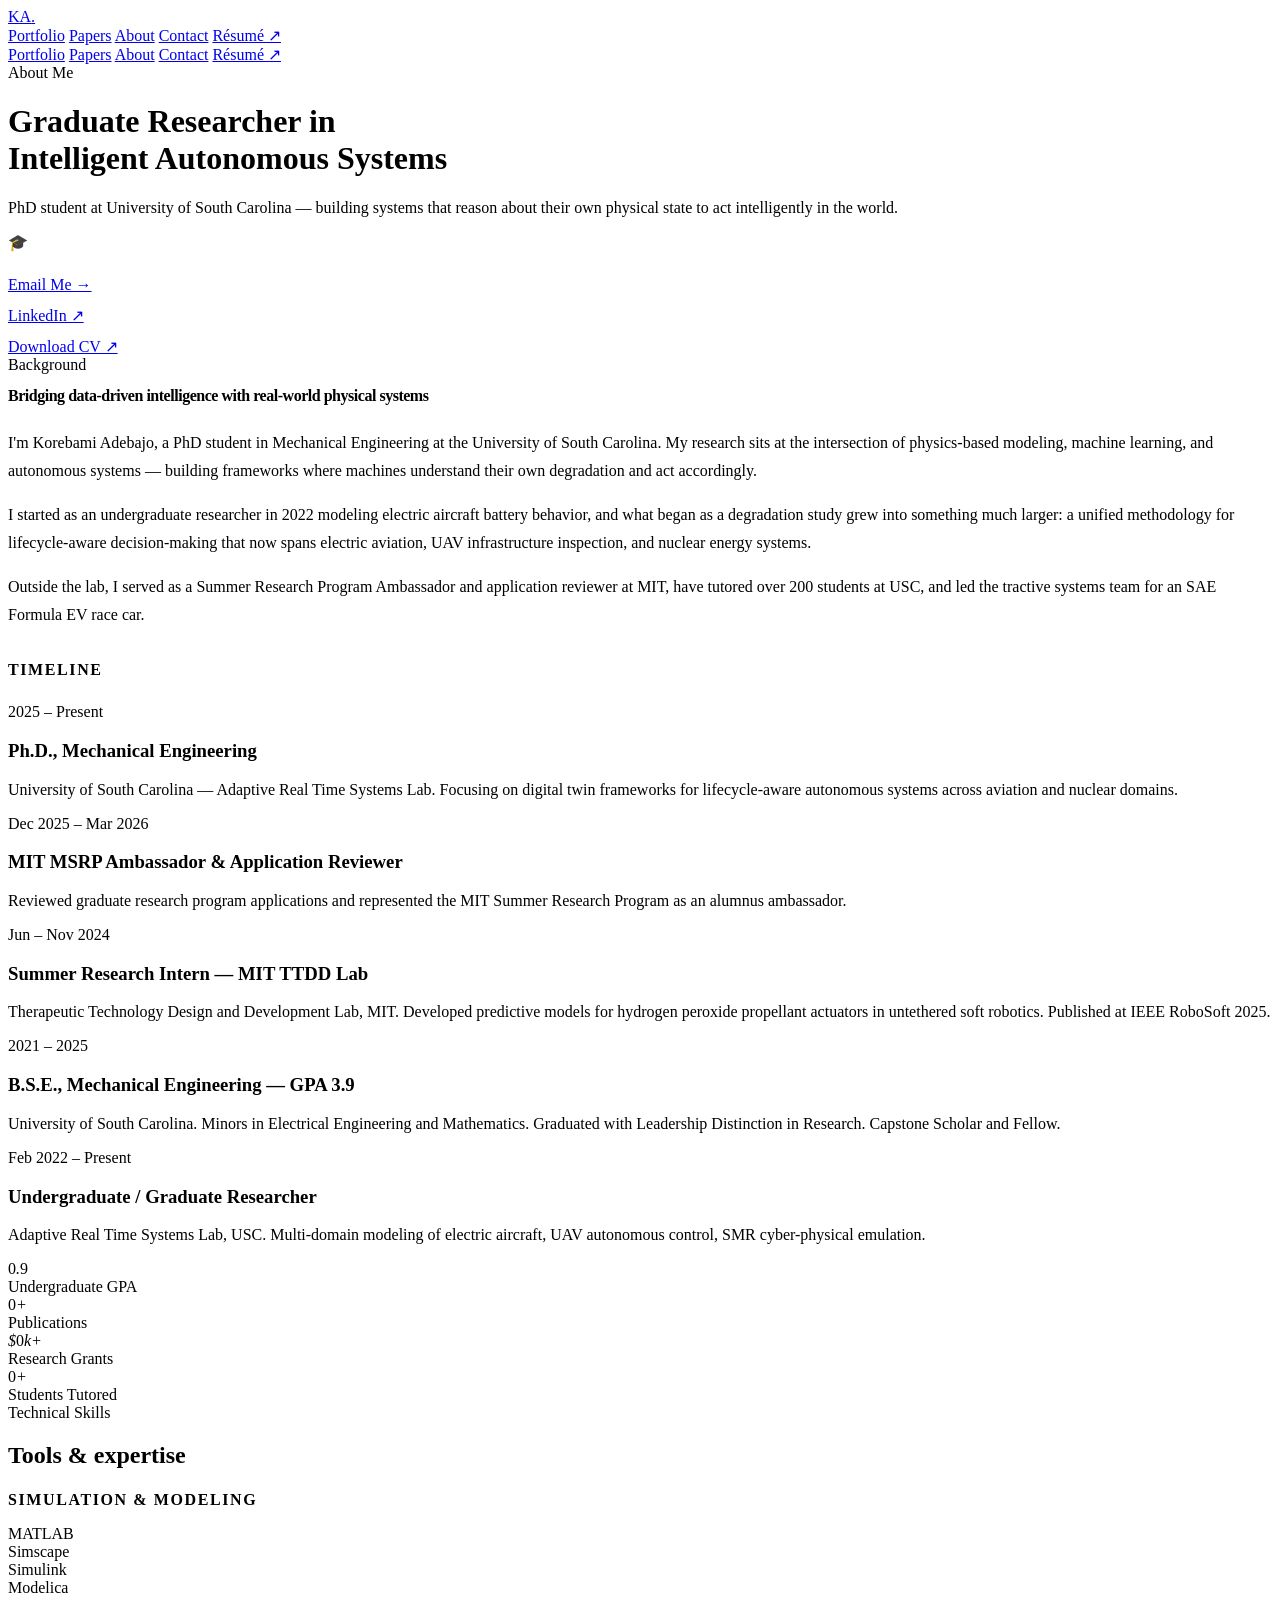
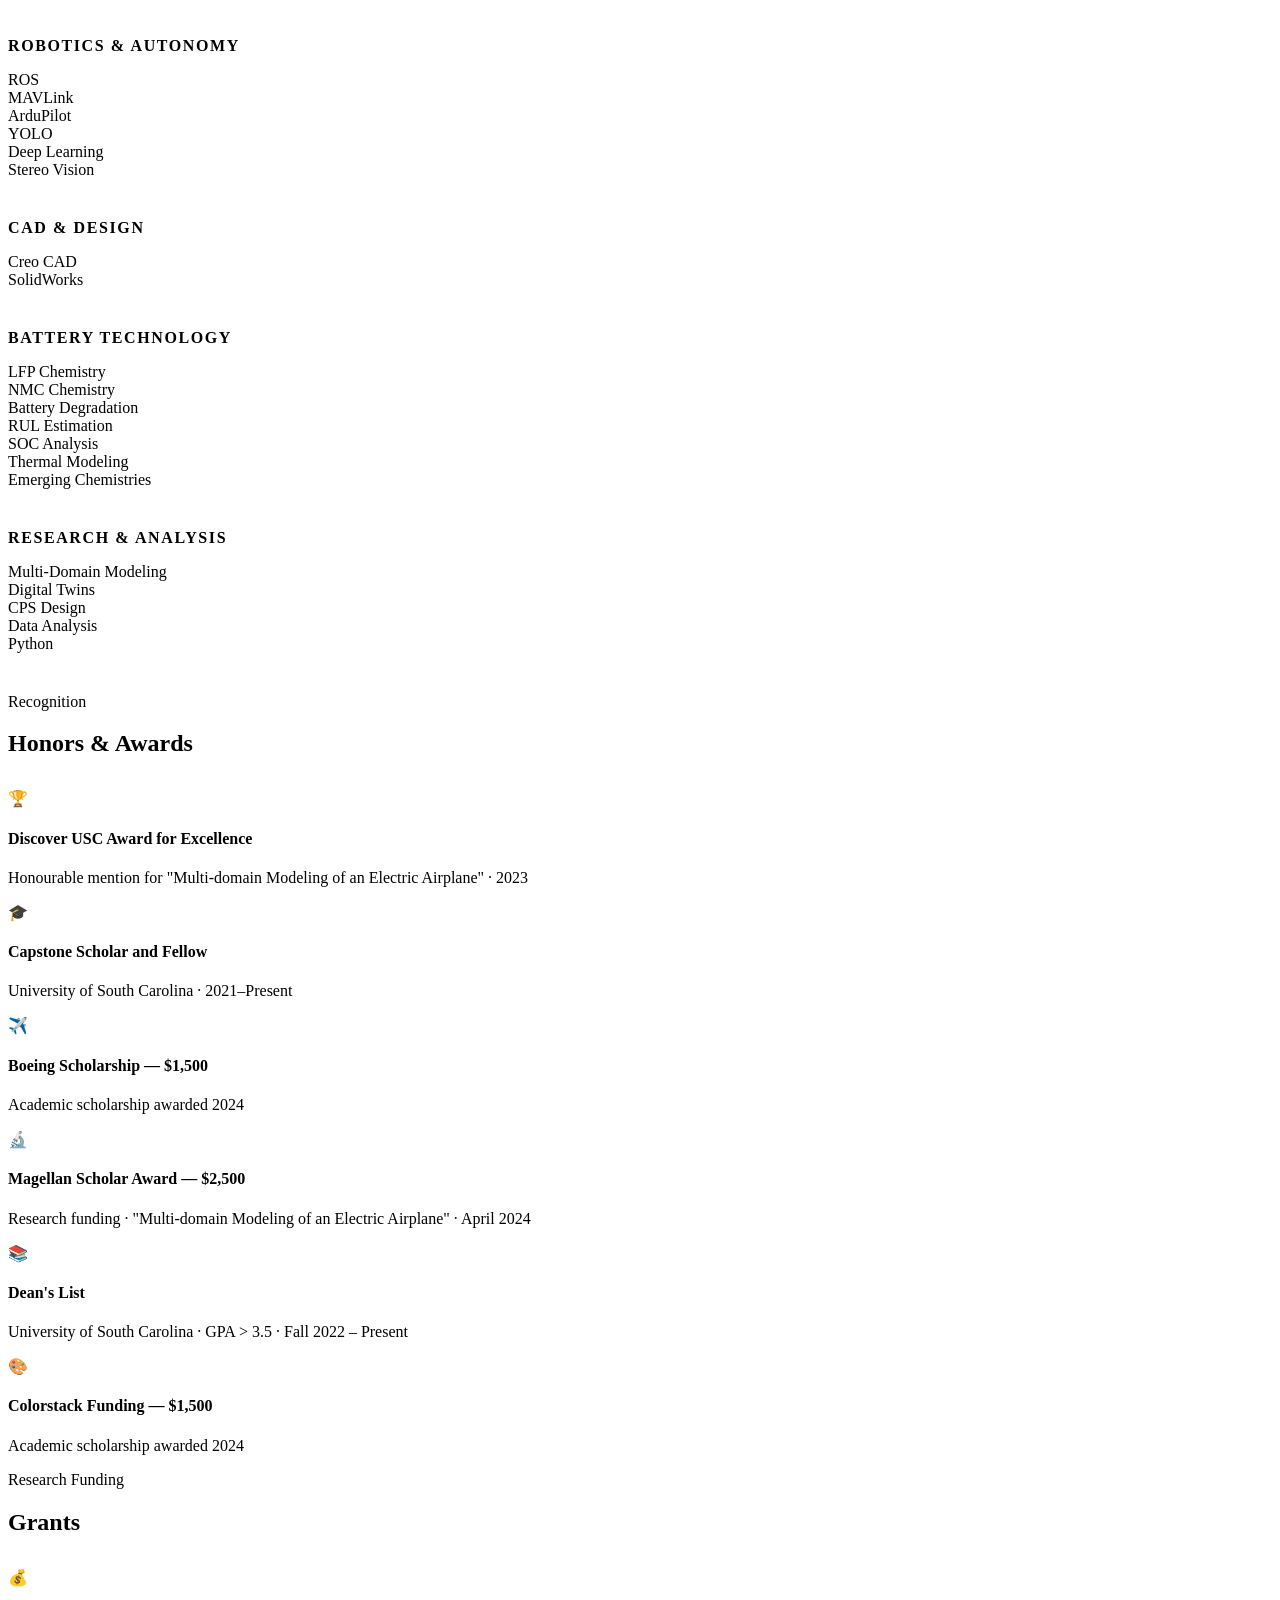
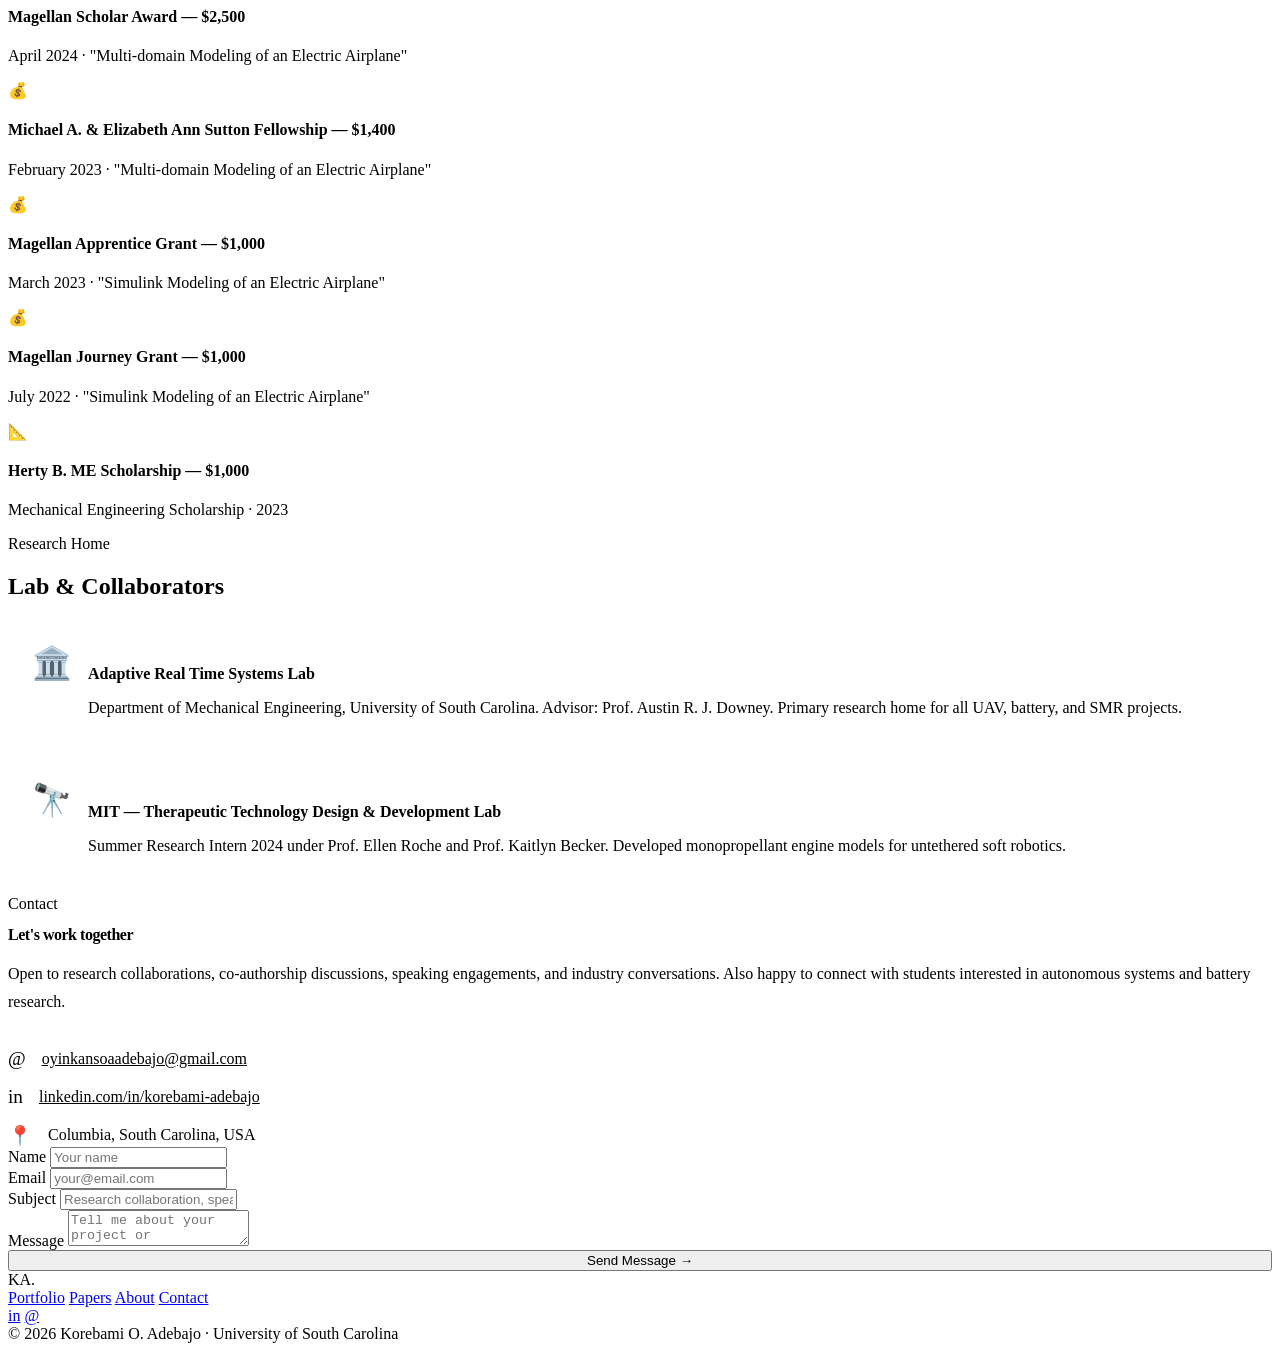
==== about.html @ 76b03442 "Add files via upload" ====
<!DOCTYPE html>
<html lang="en">
<head>
  <meta charset="UTF-8" />
  <meta name="viewport" content="width=device-width, initial-scale=1.0" />
  <title>About — Korebami Adebajo</title>
  <meta name="description" content="About Korebami Adebajo — PhD Mechanical Engineering researcher at USC specializing in digital twins, battery systems, and autonomous vehicles." />
  <link rel="stylesheet" href="css/style.css" />
  <style>
    .skills-group { margin-bottom:2.5rem; }
    .skills-group h4 {
      font-family:var(--font-display); font-size:var(--text-sm); font-weight:700;
      letter-spacing:0.1em; text-transform:uppercase; color:var(--muted);
      margin-bottom:1rem;
    }
    .collab-card {
      background:var(--dark-2); border:1px solid var(--dark-3);
      border-radius:var(--radius-lg); padding:1.5rem;
      display:flex; gap:1rem; align-items:flex-start;
    }
    .collab-icon { font-size:2rem; flex-shrink:0; }
    .collab-body h4 { font-family:var(--font-display); font-weight:700; margin-bottom:0.25rem; }
    .collab-body p { font-size:var(--text-sm); color:var(--muted); }
  </style>
</head>
<body>

<nav class="nav">
  <div class="nav__inner">
    <a href="index.html" class="nav__logo">KA<span>.</span></a>
    <div class="nav__links">
      <a href="portfolio.html">Portfolio</a>
      <a href="papers.html">Papers</a>
      <a href="about.html" class="active">About</a>
      <a href="#contact">Contact</a>
      <a href="Korebami_CV_Nov_25.pdf" target="_blank" class="nav__resume">Résumé ↗</a>
    </div>
    <div class="nav__burger"><span></span><span></span><span></span></div>
  </div>
  <div class="nav__mobile">
    <a href="portfolio.html">Portfolio</a>
    <a href="papers.html">Papers</a>
    <a href="about.html">About</a>
    <a href="#contact">Contact</a>
    <a href="Korebami_CV_Nov_25.pdf" target="_blank">Résumé ↗</a>
  </div>
</nav>

<div class="page-header">
  <div class="container">
    <span class="eyebrow">About Me</span>
    <h1>Graduate Researcher in<br><span>Intelligent Autonomous Systems</span></h1>
    <p>PhD student at University of South Carolina — building systems that reason about their own physical state to act intelligently in the world.</p>
  </div>
</div>

<!-- Main About Section -->
<section class="section">
  <div class="container">
    <div class="about-grid">

      <!-- Visual / Photo placeholder -->
      <div>
        <div class="about-photo reveal">🎓</div>
        <div style="margin-top:1.5rem; display:flex; flex-direction:column; gap:0.75rem;" class="reveal reveal-delay-1">
          <a href="mailto:oyinkansoaadebajo@gmail.com" class="btn btn--primary">Email Me →</a>
          <a href="https://www.linkedin.com/in/korebami-adebajo" target="_blank" class="btn btn--ghost">LinkedIn ↗</a>
          <a href="Korebami_CV_Nov_25.pdf" target="_blank" class="btn btn--ghost">Download CV ↗</a>
        </div>
      </div>

      <!-- Bio + Timeline -->
      <div>
        <div class="reveal">
          <span class="eyebrow">Background</span>
          <h2 style="font-family:var(--font-display);font-weight:900;font-size:var(--text-3xl);letter-spacing:-0.03em;margin-bottom:1.5rem;">Bridging data-driven intelligence with real-world physical systems</h2>
          <p style="color:var(--muted);line-height:1.75;margin-bottom:1rem;">I'm Korebami Adebajo, a PhD student in Mechanical Engineering at the University of South Carolina. My research sits at the intersection of physics-based modeling, machine learning, and autonomous systems — building frameworks where machines understand their own degradation and act accordingly.</p>
          <p style="color:var(--muted);line-height:1.75;margin-bottom:1rem;">I started as an undergraduate researcher in 2022 modeling electric aircraft battery behavior, and what began as a degradation study grew into something much larger: a unified methodology for lifecycle-aware decision-making that now spans electric aviation, UAV infrastructure inspection, and nuclear energy systems.</p>
          <p style="color:var(--muted);line-height:1.75;margin-bottom:2rem;">Outside the lab, I served as a Summer Research Program Ambassador and application reviewer at MIT, have tutored over 200 students at USC, and led the tractive systems team for an SAE Formula EV race car.</p>
        </div>

        <!-- Timeline -->
        <div class="reveal reveal-delay-1">
          <h3 style="font-family:var(--font-display);font-size:var(--text-base);font-weight:700;letter-spacing:0.1em;text-transform:uppercase;color:var(--muted);margin-bottom:1.5rem;">Timeline</h3>
          <div class="timeline">

            <div class="timeline-item">
              <div class="timeline-item__year">2025 – Present</div>
              <h3>Ph.D., Mechanical Engineering</h3>
              <p>University of South Carolina — Adaptive Real Time Systems Lab. Focusing on digital twin frameworks for lifecycle-aware autonomous systems across aviation and nuclear domains.</p>
            </div>

            <div class="timeline-item">
              <div class="timeline-item__year">Dec 2025 – Mar 2026</div>
              <h3>MIT MSRP Ambassador &amp; Application Reviewer</h3>
              <p>Reviewed graduate research program applications and represented the MIT Summer Research Program as an alumnus ambassador.</p>
            </div>

            <div class="timeline-item">
              <div class="timeline-item__year">Jun – Nov 2024</div>
              <h3>Summer Research Intern — MIT TTDD Lab</h3>
              <p>Therapeutic Technology Design and Development Lab, MIT. Developed predictive models for hydrogen peroxide propellant actuators in untethered soft robotics. Published at IEEE RoboSoft 2025.</p>
            </div>

            <div class="timeline-item">
              <div class="timeline-item__year">2021 – 2025</div>
              <h3>B.S.E., Mechanical Engineering — GPA 3.9</h3>
              <p>University of South Carolina. Minors in Electrical Engineering and Mathematics. Graduated with Leadership Distinction in Research. Capstone Scholar and Fellow.</p>
            </div>

            <div class="timeline-item">
              <div class="timeline-item__year">Feb 2022 – Present</div>
              <h3>Undergraduate / Graduate Researcher</h3>
              <p>Adaptive Real Time Systems Lab, USC. Multi-domain modeling of electric aircraft, UAV autonomous control, SMR cyber-physical emulation.</p>
            </div>

          </div>
        </div>
      </div>
    </div>
  </div>
</section>

<!-- Stats -->
<div class="stats-bar">
  <div class="stats-bar__inner">
    <div class="stat-item reveal">
      <span class="stat-item__num"><span data-target="3">0</span><em style="color:var(--punch)">.</em><span style="color:var(--white)">9</span></span>
      <div class="stat-item__label">Undergraduate GPA</div>
    </div>
    <div class="stat-item reveal reveal-delay-1">
      <span class="stat-item__num"><span data-target="8">0</span><em style="color:var(--punch)">+</em></span>
      <div class="stat-item__label">Publications</div>
    </div>
    <div class="stat-item reveal reveal-delay-2">
      <span class="stat-item__num"><em style="color:var(--punch)">$</em><span data-target="10">0</span><em style="color:var(--punch)">k+</em></span>
      <div class="stat-item__label">Research Grants</div>
    </div>
    <div class="stat-item reveal reveal-delay-3">
      <span class="stat-item__num"><span data-target="200">0</span><em style="color:var(--punch)">+</em></span>
      <div class="stat-item__label">Students Tutored</div>
    </div>
  </div>
</div>

<!-- Skills -->
<section class="section section--dark">
  <div class="container">
    <div class="section-header reveal">
      <span class="eyebrow">Technical Skills</span>
      <h2>Tools &amp; expertise</h2>
    </div>
    <div class="grid-2" style="gap:3rem;">
      <div>
        <div class="skills-group reveal">
          <h4>Simulation &amp; Modeling</h4>
          <div class="skills-grid">
            <div class="skill-pill">MATLAB</div>
            <div class="skill-pill">Simscape</div>
            <div class="skill-pill">Simulink</div>
            <div class="skill-pill">Modelica</div>
          </div>
        </div>
        <div class="skills-group reveal reveal-delay-1">
          <h4>Robotics &amp; Autonomy</h4>
          <div class="skills-grid">
            <div class="skill-pill">ROS</div>
            <div class="skill-pill">MAVLink</div>
            <div class="skill-pill">ArduPilot</div>
            <div class="skill-pill">YOLO</div>
            <div class="skill-pill">Deep Learning</div>
            <div class="skill-pill">Stereo Vision</div>
          </div>
        </div>
        <div class="skills-group reveal reveal-delay-2">
          <h4>CAD &amp; Design</h4>
          <div class="skills-grid">
            <div class="skill-pill">Creo CAD</div>
            <div class="skill-pill">SolidWorks</div>
          </div>
        </div>
      </div>
      <div>
        <div class="skills-group reveal">
          <h4>Battery Technology</h4>
          <div class="skills-grid">
            <div class="skill-pill">LFP Chemistry</div>
            <div class="skill-pill">NMC Chemistry</div>
            <div class="skill-pill">Battery Degradation</div>
            <div class="skill-pill">RUL Estimation</div>
            <div class="skill-pill">SOC Analysis</div>
            <div class="skill-pill">Thermal Modeling</div>
            <div class="skill-pill">Emerging Chemistries</div>
          </div>
        </div>
        <div class="skills-group reveal reveal-delay-1">
          <h4>Research &amp; Analysis</h4>
          <div class="skills-grid">
            <div class="skill-pill">Multi-Domain Modeling</div>
            <div class="skill-pill">Digital Twins</div>
            <div class="skill-pill">CPS Design</div>
            <div class="skill-pill">Data Analysis</div>
            <div class="skill-pill">Python</div>
          </div>
        </div>
      </div>
    </div>
  </div>
</section>

<!-- Awards -->
<section class="section">
  <div class="container">
    <div class="grid-2" style="gap:4rem; align-items:start;">
      <div>
        <div class="section-header reveal" style="margin-bottom:2rem;">
          <span class="eyebrow">Recognition</span>
          <h2>Honors &amp; Awards</h2>
        </div>
        <div class="reveal reveal-delay-1">
          <div class="award-item">
            <div class="award-icon">🏆</div>
            <div class="award-body">
              <h4>Discover USC Award for Excellence</h4>
              <p>Honourable mention for "Multi-domain Modeling of an Electric Airplane" · 2023</p>
            </div>
          </div>
          <div class="award-item">
            <div class="award-icon">🎓</div>
            <div class="award-body">
              <h4>Capstone Scholar and Fellow</h4>
              <p>University of South Carolina · 2021–Present</p>
            </div>
          </div>
          <div class="award-item">
            <div class="award-icon">✈️</div>
            <div class="award-body">
              <h4>Boeing Scholarship — $1,500</h4>
              <p>Academic scholarship awarded 2024</p>
            </div>
          </div>
          <div class="award-item">
            <div class="award-icon">🔬</div>
            <div class="award-body">
              <h4>Magellan Scholar Award — $2,500</h4>
              <p>Research funding · "Multi-domain Modeling of an Electric Airplane" · April 2024</p>
            </div>
          </div>
          <div class="award-item">
            <div class="award-icon">📚</div>
            <div class="award-body">
              <h4>Dean's List</h4>
              <p>University of South Carolina · GPA &gt; 3.5 · Fall 2022 – Present</p>
            </div>
          </div>
          <div class="award-item">
            <div class="award-icon">🎨</div>
            <div class="award-body">
              <h4>Colorstack Funding — $1,500</h4>
              <p>Academic scholarship awarded 2024</p>
            </div>
          </div>
        </div>
      </div>

      <div>
        <div class="section-header reveal" style="margin-bottom:2rem;">
          <span class="eyebrow">Research Funding</span>
          <h2>Grants</h2>
        </div>
        <div class="reveal reveal-delay-1">
          <div class="award-item">
            <div class="award-icon">💰</div>
            <div class="award-body">
              <h4>Magellan Scholar Award — $2,500</h4>
              <p>April 2024 · "Multi-domain Modeling of an Electric Airplane"</p>
            </div>
          </div>
          <div class="award-item">
            <div class="award-icon">💰</div>
            <div class="award-body">
              <h4>Michael A. &amp; Elizabeth Ann Sutton Fellowship — $1,400</h4>
              <p>February 2023 · "Multi-domain Modeling of an Electric Airplane"</p>
            </div>
          </div>
          <div class="award-item">
            <div class="award-icon">💰</div>
            <div class="award-body">
              <h4>Magellan Apprentice Grant — $1,000</h4>
              <p>March 2023 · "Simulink Modeling of an Electric Airplane"</p>
            </div>
          </div>
          <div class="award-item">
            <div class="award-icon">💰</div>
            <div class="award-body">
              <h4>Magellan Journey Grant — $1,000</h4>
              <p>July 2022 · "Simulink Modeling of an Electric Airplane"</p>
            </div>
          </div>
          <div class="award-item">
            <div class="award-icon">📐</div>
            <div class="award-body">
              <h4>Herty B. ME Scholarship — $1,000</h4>
              <p>Mechanical Engineering Scholarship · 2023</p>
            </div>
          </div>
        </div>
      </div>
    </div>
  </div>
</section>

<!-- Collaborators -->
<section class="section section--dark">
  <div class="container">
    <div class="section-header reveal">
      <span class="eyebrow">Research Home</span>
      <h2>Lab &amp; Collaborators</h2>
    </div>
    <div class="grid-2" style="gap:1.5rem;">
      <div class="collab-card reveal">
        <div class="collab-icon">🏛️</div>
        <div class="collab-body">
          <h4>Adaptive Real Time Systems Lab</h4>
          <p>Department of Mechanical Engineering, University of South Carolina. Advisor: Prof. Austin R. J. Downey. Primary research home for all UAV, battery, and SMR projects.</p>
        </div>
      </div>
      <div class="collab-card reveal reveal-delay-1">
        <div class="collab-icon">🔭</div>
        <div class="collab-body">
          <h4>MIT — Therapeutic Technology Design &amp; Development Lab</h4>
          <p>Summer Research Intern 2024 under Prof. Ellen Roche and Prof. Kaitlyn Becker. Developed monopropellant engine models for untethered soft robotics.</p>
        </div>
      </div>
    </div>
  </div>
</section>

<!-- Contact -->
<section class="section" id="contact">
  <div class="container">
    <div class="grid-2" style="gap:5rem; align-items:start;">
      <div class="reveal">
        <span class="eyebrow">Contact</span>
        <h2 style="font-family:var(--font-display);font-weight:900;font-size:var(--text-3xl);letter-spacing:-0.03em;margin-bottom:1rem;">Let's work together</h2>
        <p style="color:var(--muted);line-height:1.75;margin-bottom:2rem;">Open to research collaborations, co-authorship discussions, speaking engagements, and industry conversations. Also happy to connect with students interested in autonomous systems and battery research.</p>
        <div style="display:flex;flex-direction:column;gap:1rem;">
          <div style="display:flex;gap:1rem;align-items:center;">
            <span style="color:var(--punch);font-size:1.2rem;">@</span>
            <a href="mailto:oyinkansoaadebajo@gmail.com" style="color:var(--light);font-size:var(--text-sm);">oyinkansoaadebajo@gmail.com</a>
          </div>
          <div style="display:flex;gap:1rem;align-items:center;">
            <span style="color:var(--blue);font-size:1.2rem;">in</span>
            <a href="https://www.linkedin.com/in/korebami-adebajo" target="_blank" style="color:var(--light);font-size:var(--text-sm);">linkedin.com/in/korebami-adebajo</a>
          </div>
          <div style="display:flex;gap:1rem;align-items:center;">
            <span style="color:var(--green);font-size:1.2rem;">📍</span>
            <span style="color:var(--muted);font-size:var(--text-sm);">Columbia, South Carolina, USA</span>
          </div>
        </div>
      </div>

      <div class="reveal reveal-delay-1">
        <div class="contact-form">
          <div class="form-group">
            <label class="form-label">Name</label>
            <input type="text" class="form-input" placeholder="Your name" />
          </div>
          <div class="form-group">
            <label class="form-label">Email</label>
            <input type="email" class="form-input" placeholder="your@email.com" />
          </div>
          <div class="form-group">
            <label class="form-label">Subject</label>
            <input type="text" class="form-input" placeholder="Research collaboration, speaking, etc." />
          </div>
          <div class="form-group">
            <label class="form-label">Message</label>
            <textarea class="form-textarea" placeholder="Tell me about your project or question..."></textarea>
          </div>
          <button class="btn btn--primary" style="width:100%;">Send Message →</button>
        </div>
      </div>
    </div>
  </div>
</section>

<footer class="footer">
  <div class="footer__inner">
    <div class="footer__logo">KA<span>.</span></div>
    <div class="footer__links">
      <a href="portfolio.html">Portfolio</a>
      <a href="papers.html">Papers</a>
      <a href="about.html">About</a>
      <a href="#contact">Contact</a>
    </div>
    <div class="footer__social">
      <a href="https://www.linkedin.com/in/korebami-adebajo" target="_blank">in</a>
      <a href="mailto:oyinkansoaadebajo@gmail.com">@</a>
    </div>
    <div class="footer__copy">© 2026 Korebami O. Adebajo · University of South Carolina</div>
  </div>
</footer>

<script src="js/main.js"></script>
</body>
</html>
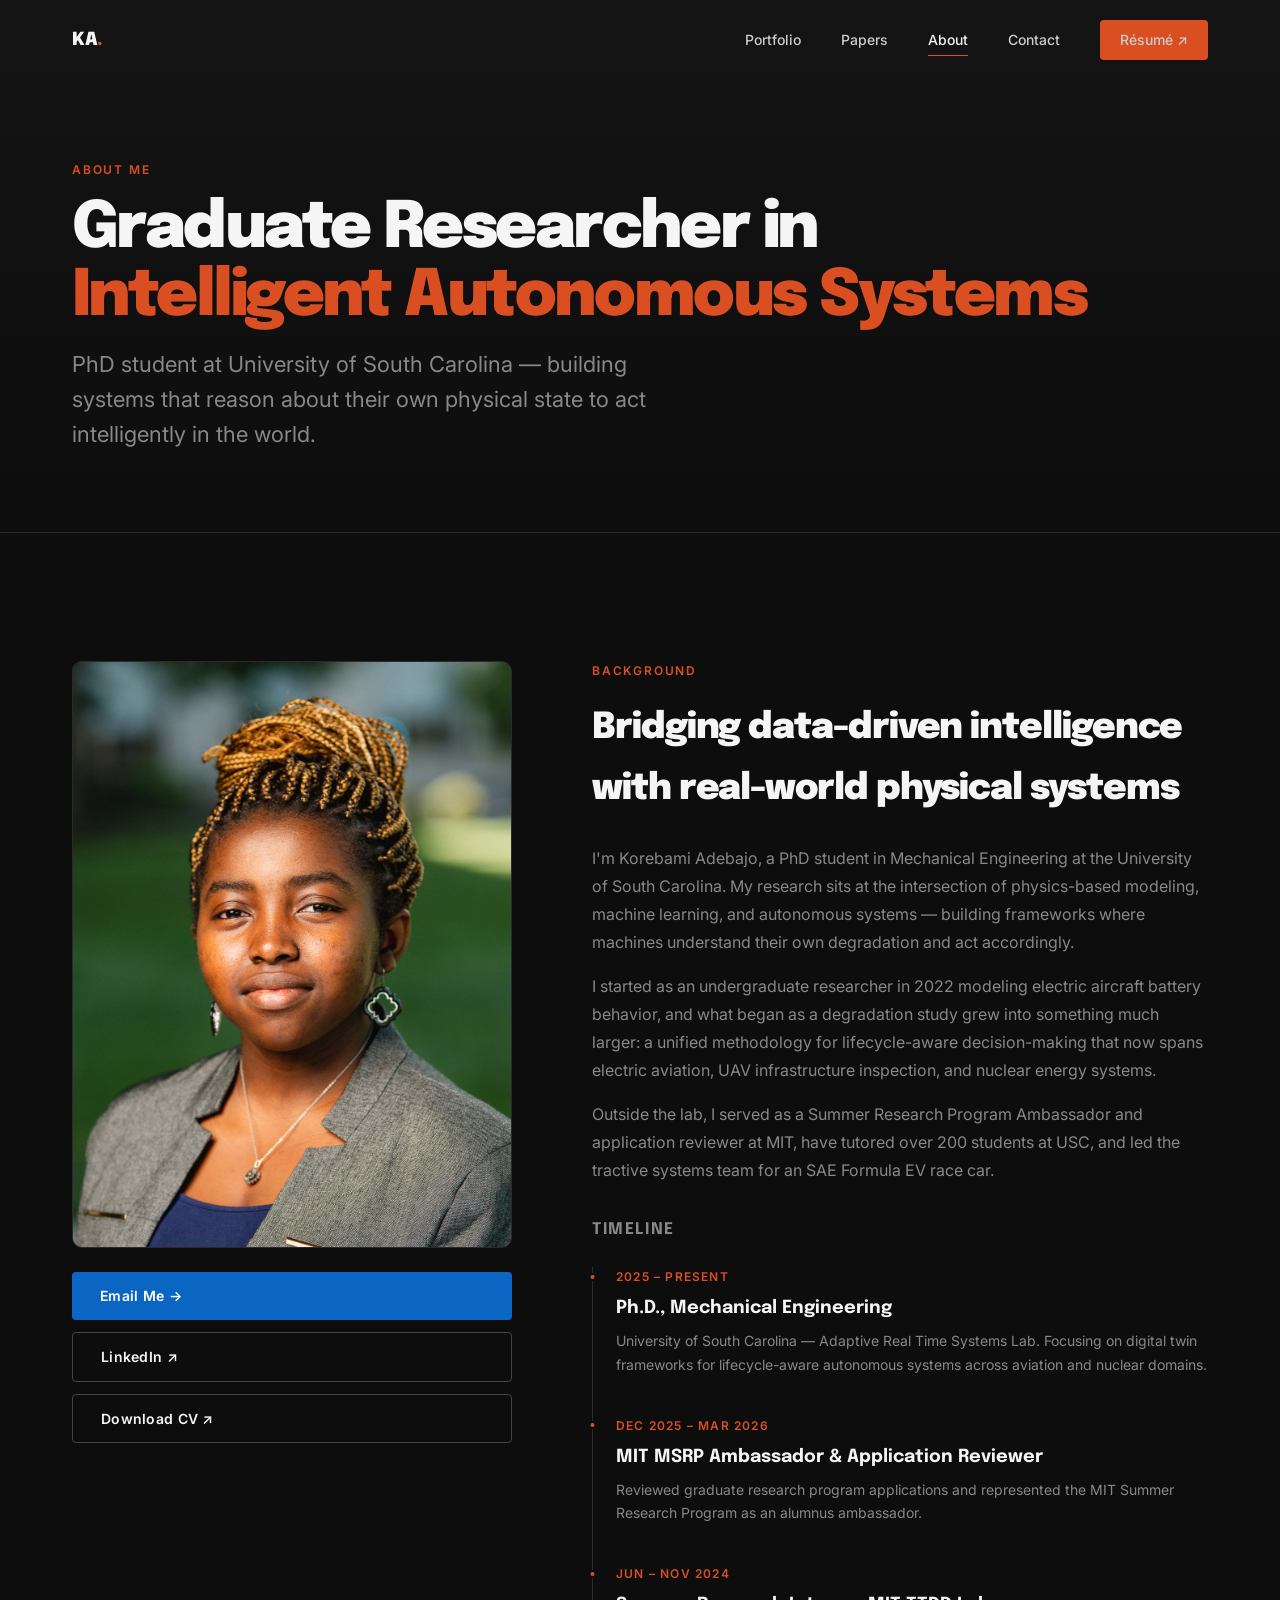
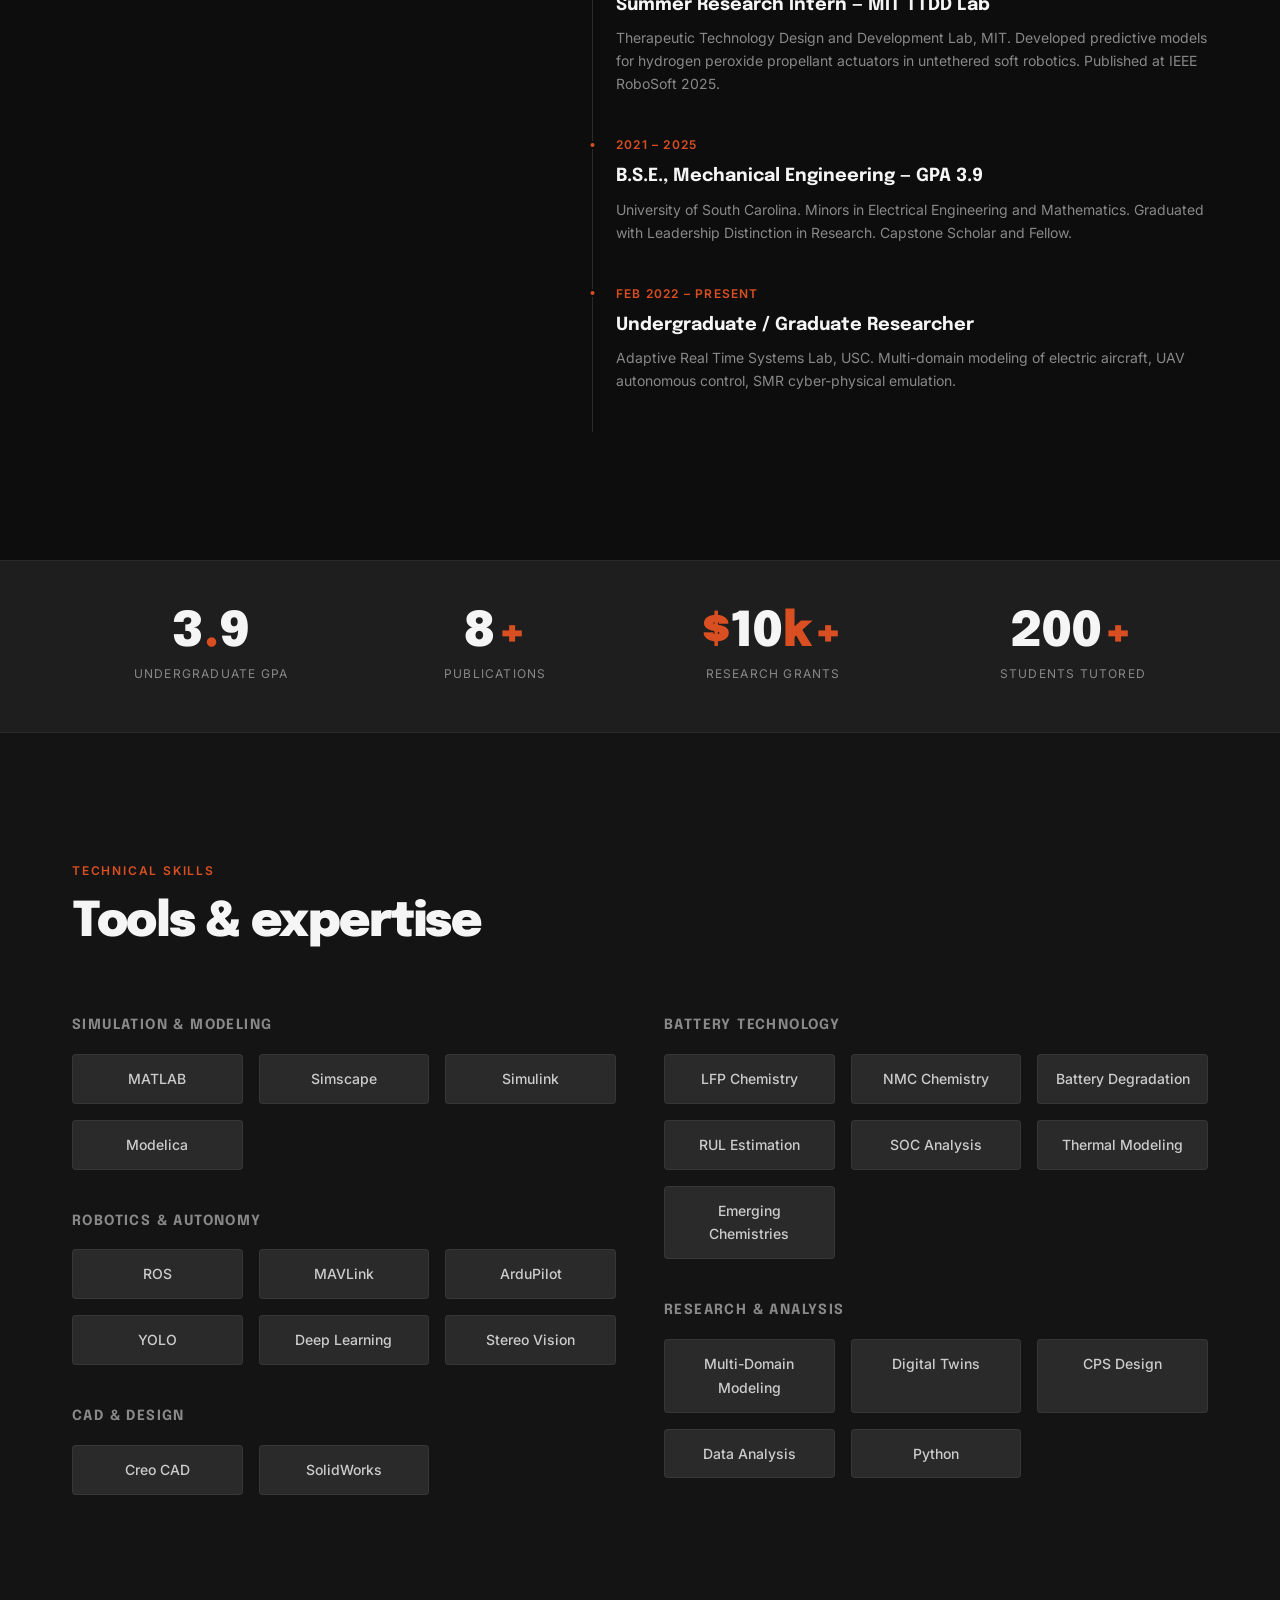
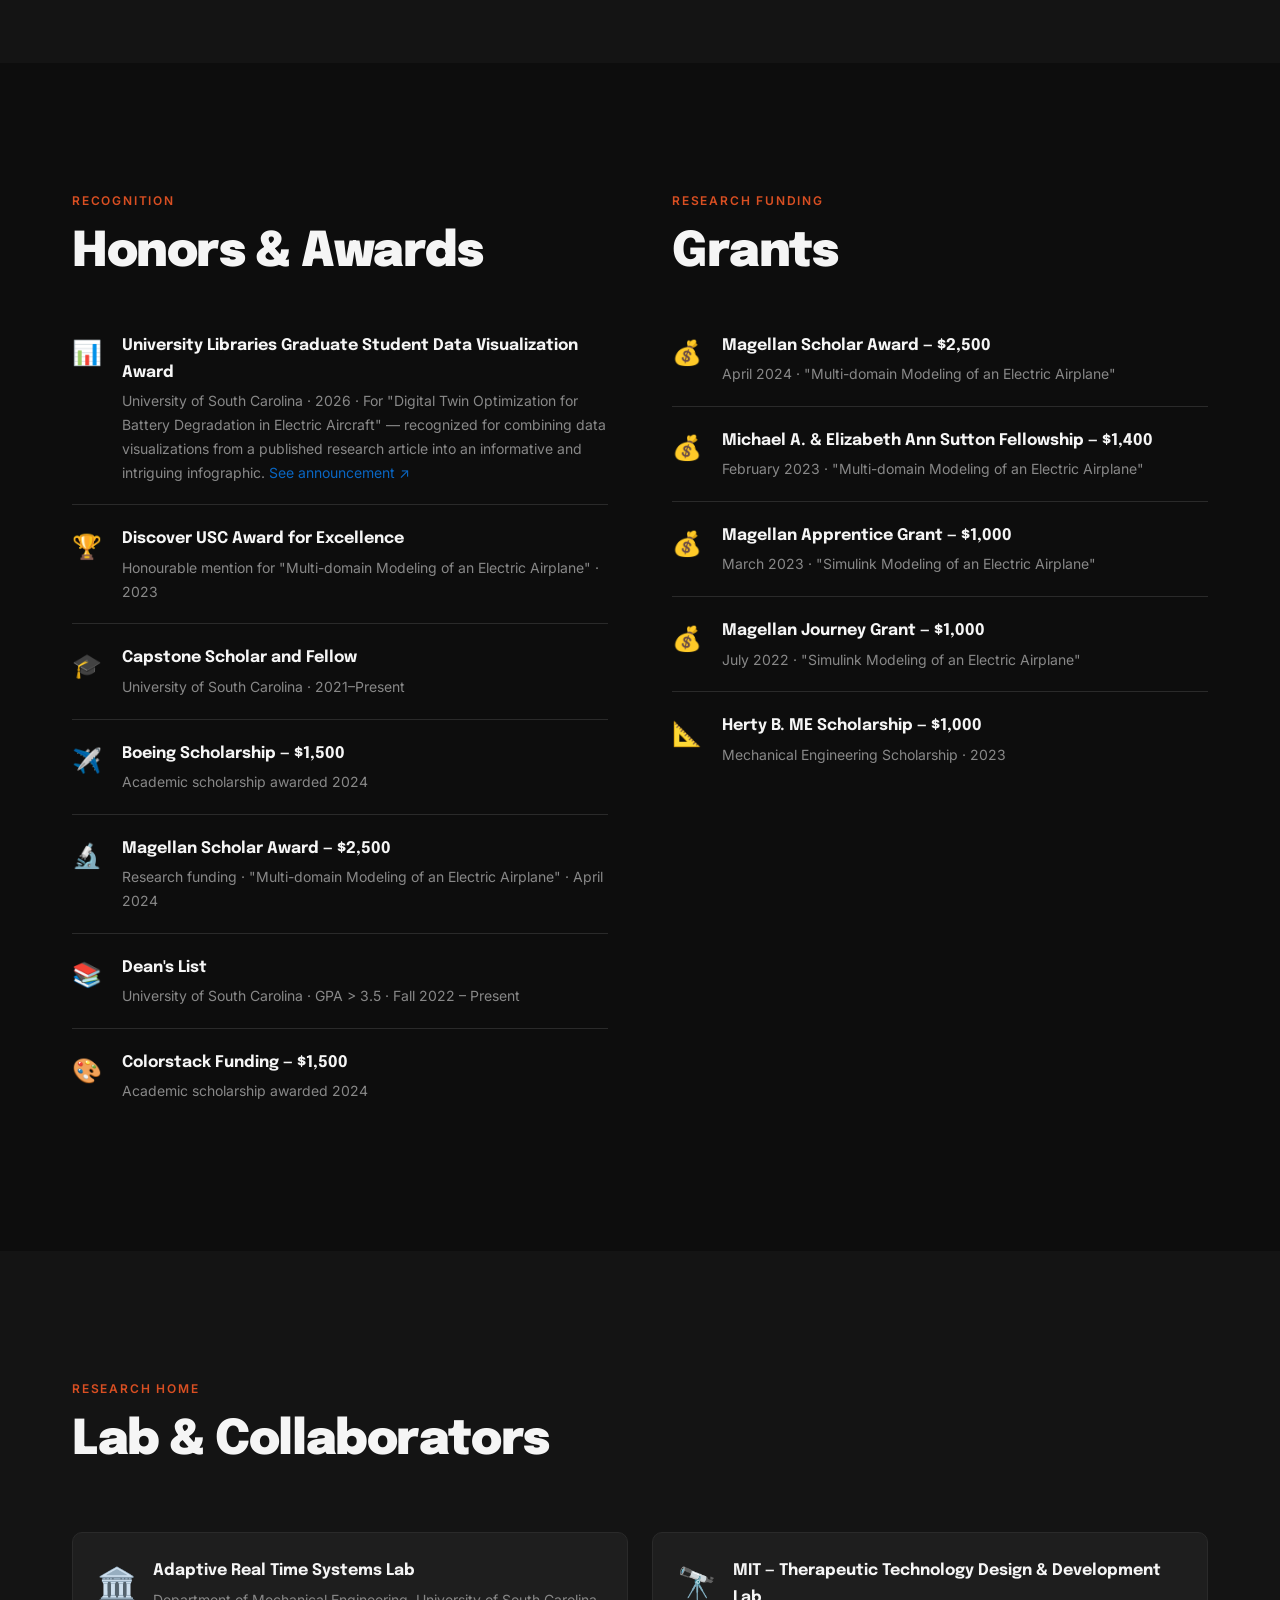
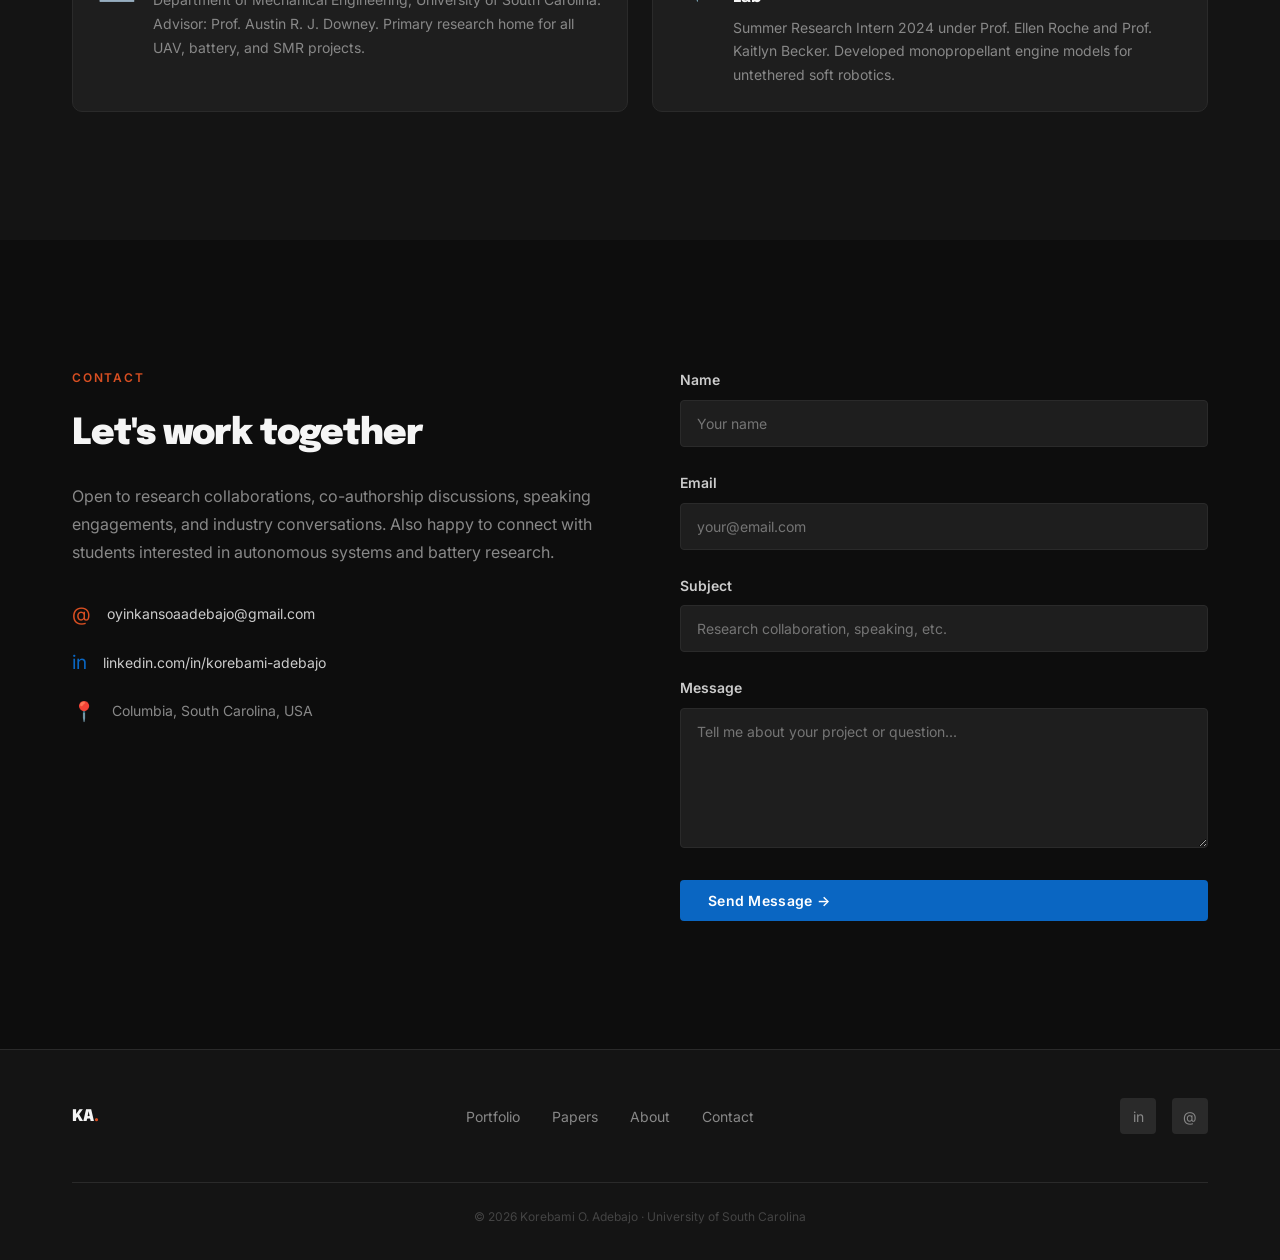
==== commit 281e16b4: "Update about.html" ====
--- a/about.html
+++ b/about.html
@@ -33,7 +33,7 @@
       <a href="papers.html">Papers</a>
       <a href="about.html" class="active">About</a>
       <a href="#contact">Contact</a>
-      <a href="Korebami_CV_Nov_25.pdf" target="_blank" class="nav__resume">Résumé ↗</a>
+      <a href="Korebami%20CV_Nov_25.pdf" target="_blank" class="nav__resume">Résumé ↗</a>
     </div>
     <div class="nav__burger"><span></span><span></span><span></span></div>
   </div>
@@ -42,7 +42,7 @@
     <a href="papers.html">Papers</a>
     <a href="about.html">About</a>
     <a href="#contact">Contact</a>
-    <a href="Korebami_CV_Nov_25.pdf" target="_blank">Résumé ↗</a>
+    <a href="Korebami%20CV_Nov_25.pdf" target="_blank">Résumé ↗</a>
   </div>
 </nav>
 
@@ -61,11 +61,13 @@
 
       <!-- Visual / Photo placeholder -->
       <div>
-        <div class="about-photo reveal">🎓</div>
+        <div class="about-photo reveal" style="background:var(--dark-3);">
+          <img src="figures/Adebajo,Korembi.jpeg.jpg" alt="Korebami Adebajo" style="width:100%;height:100%;object-fit:cover;object-position:center top;" onerror="this.style.display='none';this.parentElement.innerHTML+='🎓';" />
+        </div>
         <div style="margin-top:1.5rem; display:flex; flex-direction:column; gap:0.75rem;" class="reveal reveal-delay-1">
           <a href="mailto:oyinkansoaadebajo@gmail.com" class="btn btn--primary">Email Me →</a>
           <a href="https://www.linkedin.com/in/korebami-adebajo" target="_blank" class="btn btn--ghost">LinkedIn ↗</a>
-          <a href="Korebami_CV_Nov_25.pdf" target="_blank" class="btn btn--ghost">Download CV ↗</a>
+          <a href="Korebami%20CV_Nov_25.pdf" target="_blank" class="btn btn--ghost">Download CV ↗</a>
         </div>
       </div>
 
@@ -219,6 +221,13 @@
         </div>
         <div class="reveal reveal-delay-1">
           <div class="award-item">
+            <div class="award-icon">📊</div>
+            <div class="award-body">
+              <h4>University Libraries Graduate Student Data Visualization Award</h4>
+              <p>University of South Carolina · 2026 · For "Digital Twin Optimization for Battery Degradation in Electric Aircraft" — recognized for combining data visualizations from a published research article into an informative and intriguing infographic. <a href="https://sc.edu/about/offices_and_divisions/university_libraries/exhibits_events_news/news/2026/2026_data_viz_awards.php" target="_blank" style="color:var(--blue);">See announcement ↗</a></p>
+            </div>
+          </div>
+          <div class="award-item">
             <div class="award-icon">🏆</div>
             <div class="award-body">
               <h4>Discover USC Award for Excellence</h4>
--- a/css/style.css
+++ b/css/style.css
@@ -0,0 +1,648 @@
+/* ============================================================
+   DESIGN TOKENS — Korebami Adebajo Portfolio
+   Colors: Relume mockup (Science Blue, Punch, Mountain Meadow, Neutrals)
+   Type: Epilogue (display) + Inter (body)
+   ============================================================ */
+
+@import url('https://fonts.googleapis.com/css2?family=Epilogue:wght@400;600;700;900&family=Inter:wght@300;400;500;600&display=swap');
+
+:root {
+  /* Colors */
+  --blue:        #0A66C2;
+  --blue-dark:   #084fa0;
+  --punch:       #D94F22;
+  --punch-light: #f0623a;
+  --green:       #19A974;
+  --black:       #0d0d0d;
+  --dark:        #141414;
+  --dark-2:      #1e1e1e;
+  --dark-3:      #2a2a2a;
+  --mid:         #444444;
+  --muted:       #888888;
+  --light:       #cccccc;
+  --white:       #f5f5f5;
+  --pure-white:  #ffffff;
+
+  /* Type */
+  --font-display: 'Epilogue', sans-serif;
+  --font-body:    'Inter', sans-serif;
+
+  /* Scale */
+  --text-xs:   0.75rem;
+  --text-sm:   0.875rem;
+  --text-base: 1rem;
+  --text-lg:   1.125rem;
+  --text-xl:   1.375rem;
+  --text-2xl:  1.75rem;
+  --text-3xl:  2.25rem;
+  --text-4xl:  3rem;
+  --text-5xl:  4rem;
+  --text-6xl:  5.5rem;
+
+  /* Spacing */
+  --section-gap: 8rem;
+  --gap:         2rem;
+  --radius:      4px;
+  --radius-lg:   10px;
+
+  /* Transitions */
+  --ease: cubic-bezier(0.25, 0.46, 0.45, 0.94);
+}
+
+/* ============================================================ RESET */
+*, *::before, *::after { box-sizing: border-box; margin: 0; padding: 0; }
+html { scroll-behavior: smooth; font-size: 16px; }
+body {
+  background: var(--black);
+  color: var(--white);
+  font-family: var(--font-body);
+  font-size: var(--text-base);
+  line-height: 1.7;
+  -webkit-font-smoothing: antialiased;
+}
+img { max-width: 100%; display: block; }
+a { color: inherit; text-decoration: none; }
+ul { list-style: none; }
+
+/* ============================================================ UTILITY */
+.container { max-width: 1200px; margin: 0 auto; padding: 0 2rem; }
+.container--narrow { max-width: 800px; margin: 0 auto; padding: 0 2rem; }
+.eyebrow {
+  font-family: var(--font-body);
+  font-size: var(--text-xs);
+  font-weight: 600;
+  letter-spacing: 0.15em;
+  text-transform: uppercase;
+  color: var(--punch);
+  display: block;
+  margin-bottom: 1rem;
+}
+.section { padding: var(--section-gap) 0; }
+.section--dark { background: var(--dark); }
+.section--darker { background: var(--dark-2); }
+.grid-2 { display: grid; grid-template-columns: 1fr 1fr; gap: var(--gap); }
+.grid-3 { display: grid; grid-template-columns: repeat(3, 1fr); gap: var(--gap); }
+.tag {
+  display: inline-block;
+  font-size: var(--text-xs);
+  font-weight: 600;
+  letter-spacing: 0.08em;
+  text-transform: uppercase;
+  padding: 0.3rem 0.75rem;
+  border-radius: 2px;
+  background: var(--dark-3);
+  color: var(--light);
+  margin: 0.2rem 0.2rem 0.2rem 0;
+}
+.tag--blue  { background: rgba(10,102,194,0.2); color: #5aabff; }
+.tag--punch { background: rgba(217,79,34,0.18); color: #f0844e; }
+.tag--green { background: rgba(25,169,116,0.18); color: #3de0a0; }
+
+/* ============================================================ BUTTONS */
+.btn {
+  display: inline-flex; align-items: center; gap: 0.5rem;
+  font-family: var(--font-body); font-size: var(--text-sm); font-weight: 600;
+  padding: 0.75rem 1.75rem; border-radius: var(--radius);
+  border: none; cursor: pointer; transition: all 0.2s var(--ease);
+  letter-spacing: 0.02em;
+}
+.btn--primary { background: var(--blue); color: var(--pure-white); }
+.btn--primary:hover { background: var(--blue-dark); transform: translateY(-1px); }
+.btn--ghost {
+  background: transparent; color: var(--white);
+  border: 1px solid var(--mid);
+}
+.btn--ghost:hover { border-color: var(--white); background: rgba(255,255,255,0.05); }
+.btn--punch { background: var(--punch); color: var(--pure-white); }
+.btn--punch:hover { background: var(--punch-light); transform: translateY(-1px); }
+
+/* ============================================================ NAVBAR */
+.nav {
+  position: fixed; top: 0; left: 0; right: 0; z-index: 100;
+  padding: 1.25rem 0;
+  transition: background 0.3s var(--ease), box-shadow 0.3s var(--ease);
+}
+.nav.scrolled {
+  background: rgba(13,13,13,0.95);
+  backdrop-filter: blur(12px);
+  box-shadow: 0 1px 0 rgba(255,255,255,0.06);
+}
+.nav__inner {
+  display: flex; align-items: center; justify-content: space-between;
+  max-width: 1200px; margin: 0 auto; padding: 0 2rem;
+}
+.nav__logo {
+  font-family: var(--font-display); font-weight: 900; font-size: var(--text-lg);
+  letter-spacing: -0.02em;
+}
+.nav__logo span { color: var(--punch); }
+.nav__links { display: flex; align-items: center; gap: 2.5rem; }
+.nav__links a {
+  font-size: var(--text-sm); font-weight: 500; color: var(--light);
+  transition: color 0.2s; position: relative;
+}
+.nav__links a::after {
+  content: ''; position: absolute; bottom: -4px; left: 0; right: 0;
+  height: 1px; background: var(--punch); transform: scaleX(0);
+  transition: transform 0.2s var(--ease);
+}
+.nav__links a:hover { color: var(--white); }
+.nav__links a:hover::after, .nav__links a.active::after { transform: scaleX(1); }
+.nav__links a.active { color: var(--white); }
+.nav__resume {
+  font-size: var(--text-sm); font-weight: 600;
+  padding: 0.5rem 1.25rem; border-radius: var(--radius);
+  background: var(--punch); color: var(--pure-white);
+  transition: background 0.2s;
+}
+.nav__resume:hover { background: var(--punch-light); }
+.nav__burger { display: none; flex-direction: column; gap: 5px; cursor: pointer; }
+.nav__burger span { display: block; width: 24px; height: 2px; background: var(--white); transition: all 0.3s; }
+.nav__mobile { display: none; }
+
+/* ============================================================ HERO */
+.hero {
+  min-height: 100vh; display: flex; align-items: center;
+  padding: 8rem 0 6rem;
+  position: relative; overflow: hidden;
+}
+.hero__bg {
+  position: absolute; inset: 0; z-index: 0;
+  background: radial-gradient(ellipse 80% 60% at 60% 40%, rgba(10,102,194,0.12) 0%, transparent 70%),
+              radial-gradient(ellipse 50% 40% at 80% 70%, rgba(217,79,34,0.08) 0%, transparent 60%);
+}
+.hero__grid-overlay {
+  position: absolute; inset: 0; z-index: 0; opacity: 0.03;
+  background-image:
+    linear-gradient(var(--light) 1px, transparent 1px),
+    linear-gradient(90deg, var(--light) 1px, transparent 1px);
+  background-size: 60px 60px;
+}
+.hero__inner {
+  position: relative; z-index: 1;
+  max-width: 1200px; margin: 0 auto; padding: 0 2rem;
+  display: grid; grid-template-columns: 1fr 1fr; gap: 4rem; align-items: center;
+}
+.hero__label {
+  display: inline-flex; align-items: center; gap: 0.5rem;
+  font-size: var(--text-xs); font-weight: 600; letter-spacing: 0.12em;
+  text-transform: uppercase; color: var(--green);
+  border: 1px solid rgba(25,169,116,0.3); border-radius: 2px;
+  padding: 0.35rem 0.85rem; margin-bottom: 1.75rem;
+}
+.hero__label::before {
+  content: ''; width: 6px; height: 6px; border-radius: 50%;
+  background: var(--green); animation: pulse 2s infinite;
+}
+@keyframes pulse {
+  0%, 100% { opacity: 1; transform: scale(1); }
+  50% { opacity: 0.5; transform: scale(0.8); }
+}
+.hero__name {
+  font-family: var(--font-display); font-weight: 900;
+  font-size: clamp(2.8rem, 5vw, var(--text-6xl));
+  line-height: 1.0; letter-spacing: -0.03em;
+  margin-bottom: 0.5rem;
+}
+.hero__name span { color: var(--punch); }
+.hero__title {
+  font-family: var(--font-display); font-weight: 400;
+  font-size: var(--text-xl); color: var(--muted);
+  margin-bottom: 2rem; letter-spacing: -0.01em;
+}
+.hero__thesis {
+  font-size: var(--text-lg); line-height: 1.6;
+  color: var(--light); max-width: 520px; margin-bottom: 2.5rem;
+  border-left: 2px solid var(--punch); padding-left: 1.25rem;
+}
+.hero__actions { display: flex; gap: 1rem; flex-wrap: wrap; margin-bottom: 3rem; }
+.hero__stats { display: flex; gap: 2.5rem; }
+.hero__stat-num {
+  font-family: var(--font-display); font-weight: 900;
+  font-size: var(--text-3xl); color: var(--white); line-height: 1;
+  display: block;
+}
+.hero__stat-num span { color: var(--punch); }
+.hero__stat-label { font-size: var(--text-xs); color: var(--muted); letter-spacing: 0.08em; text-transform: uppercase; }
+
+/* Hero visual panel */
+.hero__visual {
+  position: relative; display: flex; align-items: center; justify-content: center;
+}
+.hero__diagram {
+  width: 100%; max-width: 480px;
+  background: var(--dark-2); border: 1px solid var(--dark-3);
+  border-radius: var(--radius-lg); padding: 2rem; position: relative;
+  overflow: hidden;
+}
+.hero__diagram::before {
+  content: ''; position: absolute; top: 0; left: 0; right: 0; height: 2px;
+  background: linear-gradient(90deg, var(--blue), var(--punch), var(--green));
+}
+.diagram-title {
+  font-family: var(--font-display); font-size: var(--text-sm); font-weight: 700;
+  color: var(--muted); text-transform: uppercase; letter-spacing: 0.1em;
+  margin-bottom: 1.5rem;
+}
+.diagram-node {
+  padding: 0.75rem 1rem; border-radius: var(--radius); margin-bottom: 0.75rem;
+  font-size: var(--text-sm); font-weight: 500;
+  display: flex; align-items: center; gap: 0.75rem;
+  transition: transform 0.2s var(--ease);
+}
+.diagram-node:hover { transform: translateX(4px); }
+.diagram-node--blue  { background: rgba(10,102,194,0.15); border: 1px solid rgba(10,102,194,0.3); color: #7ac0ff; }
+.diagram-node--punch { background: rgba(217,79,34,0.15);  border: 1px solid rgba(217,79,34,0.3);  color: #f0844e; }
+.diagram-node--green { background: rgba(25,169,116,0.15); border: 1px solid rgba(25,169,116,0.3); color: #3de0a0; }
+.diagram-node--muted { background: var(--dark-3); border: 1px solid rgba(255,255,255,0.08); color: var(--light); }
+.diagram-arrow {
+  text-align: center; color: var(--mid); font-size: var(--text-xs);
+  margin: -0.25rem 0; letter-spacing: 0.05em;
+}
+.diagram-node .dot {
+  width: 8px; height: 8px; border-radius: 50%; flex-shrink: 0;
+}
+.dot--blue  { background: var(--blue); }
+.dot--punch { background: var(--punch); }
+.dot--green { background: var(--green); }
+.dot--muted { background: var(--mid); }
+
+/* ============================================================ RESEARCH AREAS */
+.research-areas { padding: var(--section-gap) 0; background: var(--dark); }
+.section-header { margin-bottom: 4rem; }
+.section-header h2 {
+  font-family: var(--font-display); font-weight: 900;
+  font-size: clamp(var(--text-3xl), 4vw, var(--text-4xl));
+  letter-spacing: -0.03em; line-height: 1.1;
+}
+.section-header p { font-size: var(--text-lg); color: var(--muted); max-width: 560px; margin-top: 1rem; }
+
+.area-card {
+  background: var(--dark-2); border: 1px solid var(--dark-3);
+  border-radius: var(--radius-lg); padding: 2rem;
+  transition: border-color 0.3s, transform 0.3s var(--ease);
+  position: relative; overflow: hidden;
+}
+.area-card::after {
+  content: ''; position: absolute; bottom: 0; left: 0; right: 0; height: 2px;
+  background: var(--accent-color, var(--blue));
+  transform: scaleX(0); transform-origin: left;
+  transition: transform 0.3s var(--ease);
+}
+.area-card:hover { border-color: var(--mid); transform: translateY(-4px); }
+.area-card:hover::after { transform: scaleX(1); }
+.area-card--blue  { --accent-color: var(--blue); }
+.area-card--punch { --accent-color: var(--punch); }
+.area-card--green { --accent-color: var(--green); }
+.area-card--muted { --accent-color: var(--muted); }
+.area-icon {
+  width: 44px; height: 44px; border-radius: var(--radius);
+  display: flex; align-items: center; justify-content: center;
+  font-size: 1.25rem; margin-bottom: 1.25rem;
+  background: rgba(255,255,255,0.05);
+}
+.area-card h3 {
+  font-family: var(--font-display); font-size: var(--text-lg); font-weight: 700;
+  margin-bottom: 0.75rem; letter-spacing: -0.01em;
+}
+.area-card p { font-size: var(--text-sm); color: var(--muted); line-height: 1.65; }
+
+/* ============================================================ THREAD / UNIFYING SECTION */
+.thread {
+  padding: var(--section-gap) 0;
+  background: linear-gradient(180deg, var(--black) 0%, var(--dark) 100%);
+}
+.thread__inner { display: grid; grid-template-columns: 1fr 1.2fr; gap: 5rem; align-items: center; }
+.thread__text h2 {
+  font-family: var(--font-display); font-weight: 900;
+  font-size: clamp(var(--text-2xl), 3.5vw, var(--text-4xl));
+  line-height: 1.1; letter-spacing: -0.03em; margin-bottom: 1.5rem;
+}
+.thread__text p { color: var(--muted); line-height: 1.75; margin-bottom: 1.25rem; }
+.thread__text strong { color: var(--white); }
+.thread__diagram { position: relative; }
+.flow-diagram {
+  background: var(--dark-2); border: 1px solid var(--dark-3);
+  border-radius: var(--radius-lg); padding: 2rem; position: relative;
+}
+.flow-diagram::before {
+  content: ''; position: absolute; top: 0; left: 0; right: 0; height: 2px;
+  background: linear-gradient(90deg, var(--blue), var(--punch), var(--green));
+}
+.flow-row {
+  display: flex; align-items: center; gap: 0.5rem; margin-bottom: 0.5rem;
+}
+.flow-box {
+  flex: 1; padding: 0.6rem 0.75rem; border-radius: var(--radius);
+  font-size: var(--text-xs); font-weight: 600; text-align: center;
+  line-height: 1.3;
+}
+.flow-box--blue  { background: rgba(10,102,194,0.2);  color: #7ac0ff; border: 1px solid rgba(10,102,194,0.35); }
+.flow-box--punch { background: rgba(217,79,34,0.18);  color: #f0844e; border: 1px solid rgba(217,79,34,0.35); }
+.flow-box--green { background: rgba(25,169,116,0.18); color: #3de0a0; border: 1px solid rgba(25,169,116,0.35); }
+.flow-box--core  { background: rgba(255,255,255,0.07); color: var(--white); border: 1px solid rgba(255,255,255,0.15); }
+.flow-arrow { color: var(--mid); font-size: 0.85rem; flex-shrink: 0; }
+.flow-label {
+  font-size: var(--text-xs); color: var(--muted); text-align: center;
+  margin-top: 0.25rem; margin-bottom: 0.5rem;
+}
+.flow-divider {
+  height: 1px; background: var(--dark-3); margin: 1rem 0;
+}
+
+/* ============================================================ PUBLICATIONS PREVIEW */
+.pub-card {
+  background: var(--dark-2); border: 1px solid var(--dark-3);
+  border-radius: var(--radius-lg); padding: 1.5rem 2rem;
+  transition: border-color 0.3s, transform 0.2s var(--ease);
+  display: flex; gap: 1.5rem; align-items: flex-start;
+}
+.pub-card:hover { border-color: var(--mid); transform: translateY(-2px); }
+.pub-year {
+  font-family: var(--font-display); font-size: var(--text-sm); font-weight: 700;
+  color: var(--punch); min-width: 3.5rem; padding-top: 0.15rem;
+}
+.pub-body { flex: 1; }
+.pub-title {
+  font-family: var(--font-display); font-size: var(--text-base); font-weight: 700;
+  line-height: 1.4; margin-bottom: 0.4rem;
+}
+.pub-authors { font-size: var(--text-sm); color: var(--muted); margin-bottom: 0.5rem; line-height: 1.5; }
+.pub-authors strong { color: var(--light); }
+.pub-venue {
+  font-size: var(--text-xs); font-weight: 600; letter-spacing: 0.06em;
+  text-transform: uppercase; color: var(--blue);
+}
+.pub-doi {
+  font-size: var(--text-xs); color: var(--muted); margin-top: 0.4rem;
+  display: inline-flex; align-items: center; gap: 0.35rem;
+  transition: color 0.2s;
+}
+.pub-doi:hover { color: var(--blue); }
+
+/* ============================================================ STATS BAR */
+.stats-bar {
+  background: var(--dark-2); border-top: 1px solid var(--dark-3); border-bottom: 1px solid var(--dark-3);
+  padding: 3rem 0;
+}
+.stats-bar__inner {
+  display: flex; justify-content: space-around; flex-wrap: wrap; gap: 2rem;
+  max-width: 1200px; margin: 0 auto; padding: 0 2rem;
+}
+.stat-item { text-align: center; }
+.stat-item__num {
+  font-family: var(--font-display); font-weight: 900; font-size: var(--text-4xl);
+  color: var(--white); line-height: 1; display: block;
+}
+.stat-item__num em { color: var(--punch); font-style: normal; }
+.stat-item__label { font-size: var(--text-xs); color: var(--muted); text-transform: uppercase; letter-spacing: 0.1em; margin-top: 0.4rem; }
+
+/* ============================================================ CTA SECTION */
+.cta-section {
+  padding: var(--section-gap) 0;
+  background: linear-gradient(135deg, rgba(10,102,194,0.08) 0%, rgba(217,79,34,0.06) 100%);
+  border-top: 1px solid var(--dark-3);
+}
+.cta-section__inner { text-align: center; max-width: 640px; margin: 0 auto; padding: 0 2rem; }
+.cta-section h2 {
+  font-family: var(--font-display); font-weight: 900;
+  font-size: clamp(var(--text-2xl), 3vw, var(--text-4xl));
+  letter-spacing: -0.03em; margin-bottom: 1rem;
+}
+.cta-section p { color: var(--muted); font-size: var(--text-lg); margin-bottom: 2rem; }
+.cta-section__actions { display: flex; gap: 1rem; justify-content: center; flex-wrap: wrap; }
+
+/* ============================================================ FOOTER */
+.footer {
+  background: var(--dark); border-top: 1px solid var(--dark-3);
+  padding: 3rem 0 2rem;
+}
+.footer__inner {
+  max-width: 1200px; margin: 0 auto; padding: 0 2rem;
+  display: flex; justify-content: space-between; align-items: center;
+  flex-wrap: wrap; gap: 1.5rem;
+}
+.footer__logo {
+  font-family: var(--font-display); font-weight: 900; font-size: var(--text-base);
+}
+.footer__logo span { color: var(--punch); }
+.footer__links { display: flex; gap: 2rem; }
+.footer__links a { font-size: var(--text-sm); color: var(--muted); transition: color 0.2s; }
+.footer__links a:hover { color: var(--white); }
+.footer__copy { font-size: var(--text-xs); color: var(--mid); width: 100%; text-align: center; margin-top: 1.5rem; border-top: 1px solid var(--dark-3); padding-top: 1.5rem; }
+.footer__social { display: flex; gap: 1rem; }
+.footer__social a {
+  width: 36px; height: 36px; border-radius: var(--radius); background: var(--dark-3);
+  display: flex; align-items: center; justify-content: center;
+  font-size: var(--text-sm); color: var(--muted); transition: all 0.2s;
+}
+.footer__social a:hover { background: var(--blue); color: var(--white); }
+
+/* ============================================================ PAGE HEADERS */
+.page-header {
+  padding: 10rem 0 5rem;
+  background: linear-gradient(180deg, var(--dark) 0%, var(--black) 100%);
+  border-bottom: 1px solid var(--dark-3);
+}
+.page-header h1 {
+  font-family: var(--font-display); font-weight: 900;
+  font-size: clamp(var(--text-3xl), 5vw, var(--text-5xl));
+  letter-spacing: -0.04em; line-height: 1.05;
+}
+.page-header h1 span { color: var(--punch); }
+.page-header p { font-size: var(--text-xl); color: var(--muted); max-width: 600px; margin-top: 1rem; line-height: 1.6; }
+
+/* ============================================================ PROJECT CARDS */
+.project-card {
+  background: var(--dark-2); border: 1px solid var(--dark-3);
+  border-radius: var(--radius-lg); overflow: hidden;
+  transition: border-color 0.3s, transform 0.3s var(--ease);
+  display: flex; flex-direction: column;
+}
+.project-card:hover { border-color: var(--mid); transform: translateY(-6px); }
+.project-card__image {
+  height: 200px; background: var(--dark-3); overflow: hidden;
+  display: flex; align-items: center; justify-content: center;
+  position: relative;
+}
+.project-card__image-inner {
+  width: 100%; height: 100%;
+  background: linear-gradient(135deg, var(--card-color-a, rgba(10,102,194,0.3)), var(--card-color-b, rgba(217,79,34,0.2)));
+  display: flex; align-items: center; justify-content: center;
+  font-size: 3rem;
+}
+.project-card__body { padding: 1.75rem; flex: 1; display: flex; flex-direction: column; }
+.project-card__status {
+  font-size: var(--text-xs); font-weight: 600; letter-spacing: 0.1em;
+  text-transform: uppercase; color: var(--green); margin-bottom: 0.75rem;
+  display: flex; align-items: center; gap: 0.4rem;
+}
+.project-card__status::before { content: ''; width: 6px; height: 6px; border-radius: 50%; background: var(--green); }
+.project-card__status--ongoing { color: var(--green); }
+.project-card__status--ongoing::before { background: var(--green); }
+.project-card__status--design { color: var(--blue); }
+.project-card__status--design::before { background: var(--blue); }
+.project-card h3 {
+  font-family: var(--font-display); font-size: var(--text-xl); font-weight: 700;
+  line-height: 1.3; letter-spacing: -0.02em; margin-bottom: 0.75rem;
+}
+.project-card p { font-size: var(--text-sm); color: var(--muted); line-height: 1.7; flex: 1; margin-bottom: 1.25rem; }
+.project-card__tags { display: flex; flex-wrap: wrap; margin-bottom: 1.25rem; }
+.project-card__footer { display: flex; align-items: center; justify-content: space-between; margin-top: auto; }
+.project-card__link {
+  font-size: var(--text-sm); font-weight: 600; color: var(--blue);
+  display: flex; align-items: center; gap: 0.35rem;
+  transition: gap 0.2s var(--ease);
+}
+.project-card__link:hover { gap: 0.6rem; }
+
+/* ============================================================ ABOUT PAGE */
+.about-grid { display: grid; grid-template-columns: 1fr 1.4fr; gap: 5rem; align-items: start; }
+.about-photo {
+  position: sticky; top: 7rem;
+  background: var(--dark-2); border: 1px solid var(--dark-3);
+  border-radius: var(--radius-lg); overflow: hidden; aspect-ratio: 3/4;
+  display: flex; align-items: center; justify-content: center;
+  font-size: 5rem;
+}
+.timeline { position: relative; padding-left: 1.5rem; }
+.timeline::before {
+  content: ''; position: absolute; left: 0; top: 0; bottom: 0;
+  width: 1px; background: var(--dark-3);
+}
+.timeline-item { position: relative; padding-bottom: 2.5rem; }
+.timeline-item::before {
+  content: ''; position: absolute; left: -1.5rem; top: 0.35rem;
+  width: 8px; height: 8px; border-radius: 50%;
+  background: var(--punch); border: 2px solid var(--black);
+  transform: translateX(-3.5px);
+}
+.timeline-item__year {
+  font-size: var(--text-xs); font-weight: 600; letter-spacing: 0.1em;
+  text-transform: uppercase; color: var(--punch); margin-bottom: 0.35rem;
+}
+.timeline-item h3 {
+  font-family: var(--font-display); font-size: var(--text-lg); font-weight: 700; margin-bottom: 0.35rem;
+}
+.timeline-item p { font-size: var(--text-sm); color: var(--muted); line-height: 1.65; }
+
+/* ============================================================ SKILLS GRID */
+.skills-grid { display: grid; grid-template-columns: repeat(auto-fill, minmax(140px, 1fr)); gap: 1rem; }
+.skill-pill {
+  padding: 0.75rem 1rem; background: var(--dark-3); border: 1px solid rgba(255,255,255,0.06);
+  border-radius: var(--radius); text-align: center;
+  font-size: var(--text-sm); font-weight: 500; color: var(--light);
+  transition: all 0.2s var(--ease);
+}
+.skill-pill:hover { border-color: var(--blue); color: var(--white); background: rgba(10,102,194,0.1); }
+
+/* ============================================================ AWARDS */
+.award-item {
+  display: flex; gap: 1.25rem; align-items: flex-start;
+  padding: 1.25rem 0; border-bottom: 1px solid var(--dark-3);
+}
+.award-item:last-child { border-bottom: none; }
+.award-icon { font-size: 1.5rem; flex-shrink: 0; margin-top: 0.1rem; }
+.award-body h4 { font-family: var(--font-display); font-size: var(--text-base); font-weight: 700; margin-bottom: 0.2rem; }
+.award-body p { font-size: var(--text-sm); color: var(--muted); }
+
+/* ============================================================ PAPER PAGE */
+.paper-header {
+  padding: 10rem 0 4rem;
+  background: var(--dark); border-bottom: 1px solid var(--dark-3);
+}
+.paper-header__meta {
+  display: flex; gap: 1rem; flex-wrap: wrap; align-items: center; margin-bottom: 1.5rem;
+}
+.paper-header h1 {
+  font-family: var(--font-display); font-weight: 900;
+  font-size: clamp(var(--text-2xl), 4vw, var(--text-4xl));
+  letter-spacing: -0.03em; line-height: 1.15; margin-bottom: 1.25rem;
+}
+.paper-header__authors { color: var(--muted); font-size: var(--text-base); line-height: 1.6; }
+.paper-header__authors strong { color: var(--white); }
+.abstract-box {
+  background: var(--dark-3); border-left: 3px solid var(--blue);
+  border-radius: 0 var(--radius) var(--radius) 0;
+  padding: 1.75rem 2rem; margin: 2rem 0;
+}
+.abstract-box h3 {
+  font-family: var(--font-display); font-size: var(--text-sm); font-weight: 700;
+  letter-spacing: 0.1em; text-transform: uppercase; color: var(--blue); margin-bottom: 0.75rem;
+}
+.abstract-box p { color: var(--light); line-height: 1.75; font-size: var(--text-base); }
+
+/* ============================================================ CONTACT FORM */
+.contact-form { max-width: 600px; }
+.form-group { margin-bottom: 1.5rem; }
+.form-label { display: block; font-size: var(--text-sm); font-weight: 600; margin-bottom: 0.5rem; color: var(--light); }
+.form-input, .form-textarea {
+  width: 100%; background: var(--dark-2); border: 1px solid var(--dark-3);
+  border-radius: var(--radius); padding: 0.875rem 1rem;
+  font-family: var(--font-body); font-size: var(--text-sm); color: var(--white);
+  transition: border-color 0.2s;
+}
+.form-input:focus, .form-textarea:focus {
+  outline: none; border-color: var(--blue);
+}
+.form-textarea { min-height: 140px; resize: vertical; }
+
+/* ============================================================ NEWSLETTER */
+.newsletter {
+  background: var(--dark-2); border: 1px solid var(--dark-3);
+  border-radius: var(--radius-lg); padding: 3rem; text-align: center;
+}
+.newsletter h3 {
+  font-family: var(--font-display); font-weight: 700; font-size: var(--text-2xl);
+  letter-spacing: -0.02em; margin-bottom: 0.75rem;
+}
+.newsletter p { color: var(--muted); margin-bottom: 1.75rem; }
+.newsletter__form { display: flex; gap: 0.75rem; max-width: 400px; margin: 0 auto; }
+.newsletter__input {
+  flex: 1; background: var(--dark-3); border: 1px solid var(--dark-3);
+  border-radius: var(--radius); padding: 0.75rem 1rem;
+  font-family: var(--font-body); font-size: var(--text-sm); color: var(--white);
+}
+.newsletter__input:focus { outline: none; border-color: var(--blue); }
+
+/* ============================================================ SCROLL ANIMATIONS */
+.reveal {
+  opacity: 0; transform: translateY(24px);
+  transition: opacity 0.65s var(--ease), transform 0.65s var(--ease);
+}
+.reveal.visible { opacity: 1; transform: translateY(0); }
+.reveal-delay-1 { transition-delay: 0.1s; }
+.reveal-delay-2 { transition-delay: 0.2s; }
+.reveal-delay-3 { transition-delay: 0.3s; }
+.reveal-delay-4 { transition-delay: 0.4s; }
+
+@media (prefers-reduced-motion: reduce) {
+  .reveal { opacity: 1; transform: none; transition: none; }
+  * { animation-duration: 0.01ms !important; }
+}
+
+/* ============================================================ RESPONSIVE */
+@media (max-width: 900px) {
+  :root { --section-gap: 5rem; }
+  .hero__inner, .thread__inner, .about-grid, .grid-2 { grid-template-columns: 1fr; }
+  .hero__visual { display: none; }
+  .grid-3 { grid-template-columns: 1fr 1fr; }
+  .about-photo { position: static; aspect-ratio: 1/1; max-width: 280px; }
+}
+@media (max-width: 640px) {
+  :root { --section-gap: 4rem; }
+  .nav__links { display: none; }
+  .nav__burger { display: flex; }
+  .grid-3 { grid-template-columns: 1fr; }
+  .hero__stats { flex-wrap: wrap; gap: 1.5rem; }
+  .stats-bar__inner { justify-content: center; }
+  .pub-card { flex-direction: column; }
+  .footer__inner { flex-direction: column; align-items: flex-start; }
+  .nav__mobile { display: flex; flex-direction: column; gap: 0; }
+  .nav__mobile.open {
+    position: fixed; top: 65px; left: 0; right: 0;
+    background: rgba(13,13,13,0.98); backdrop-filter: blur(12px);
+    padding: 1.5rem 2rem; border-bottom: 1px solid var(--dark-3);
+  }
+  .nav__mobile.open a { display: block; padding: 0.85rem 0; border-bottom: 1px solid var(--dark-3); color: var(--white); }
+}
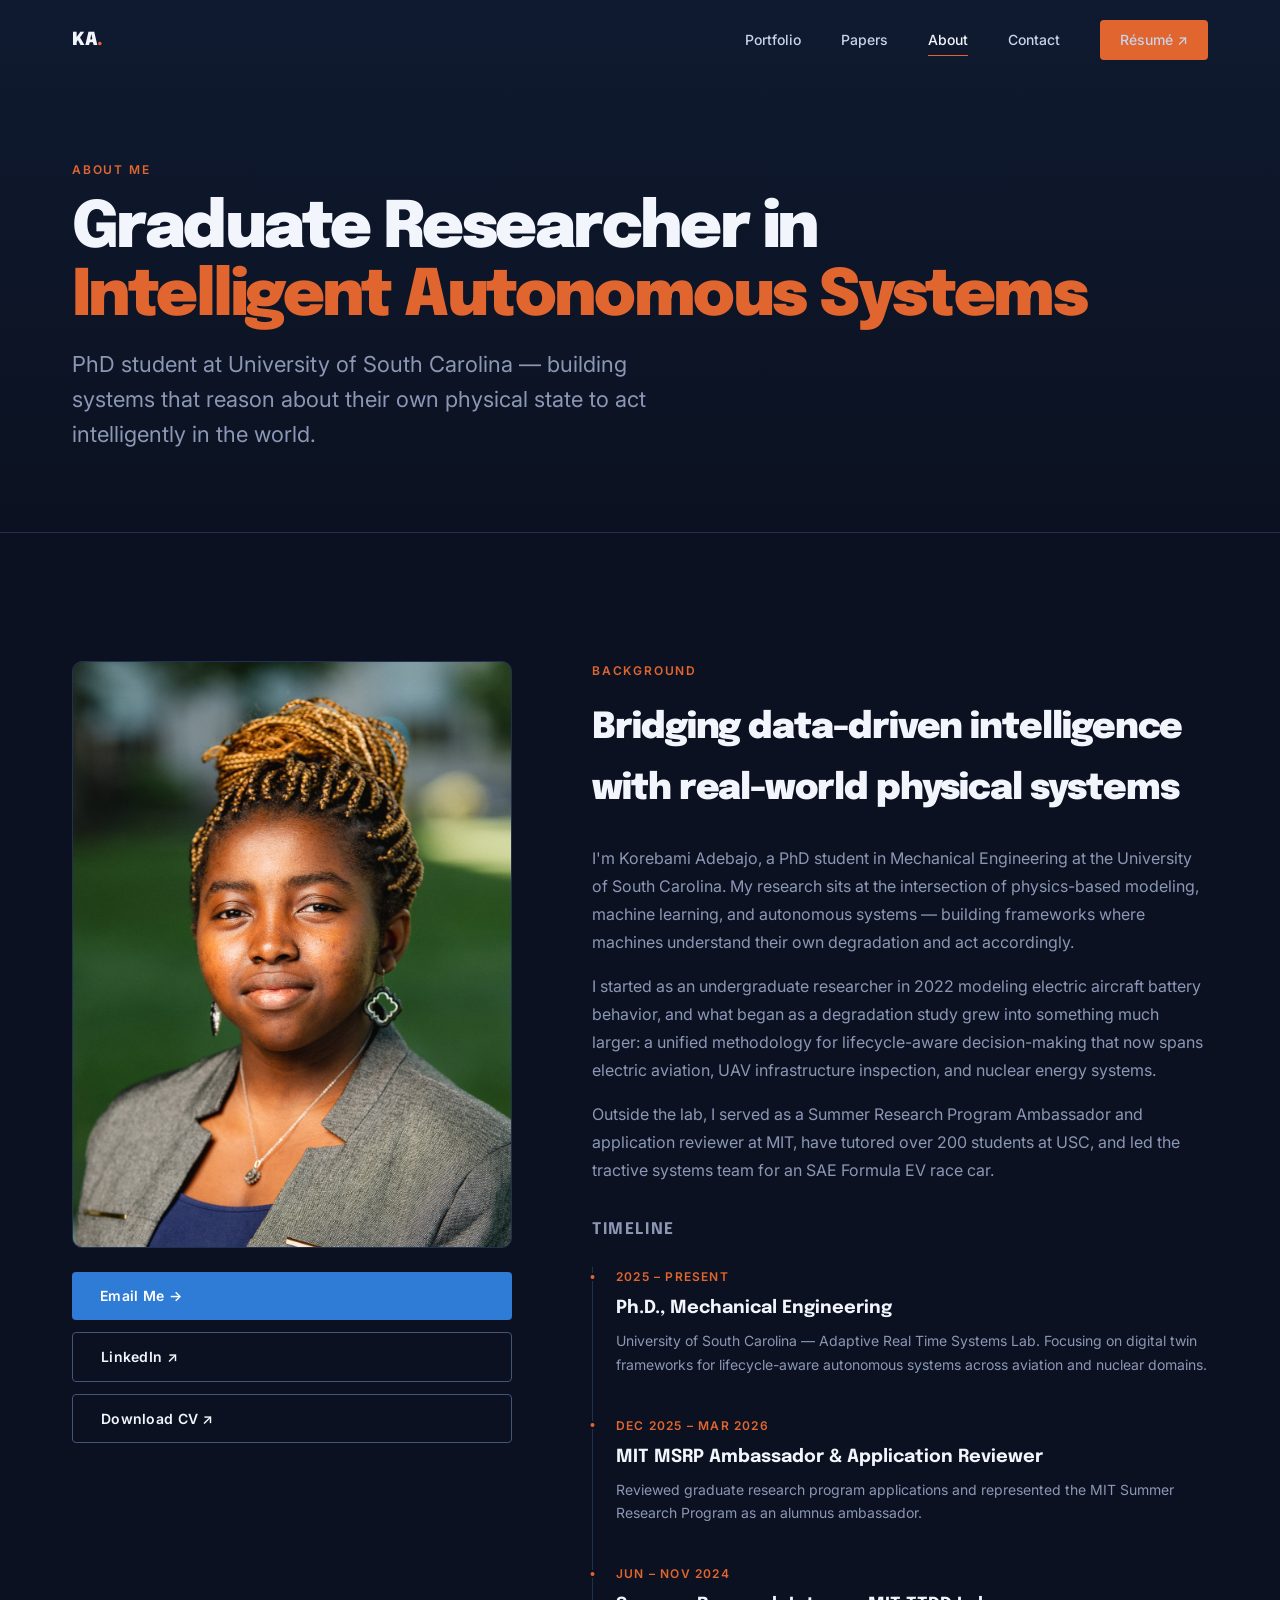
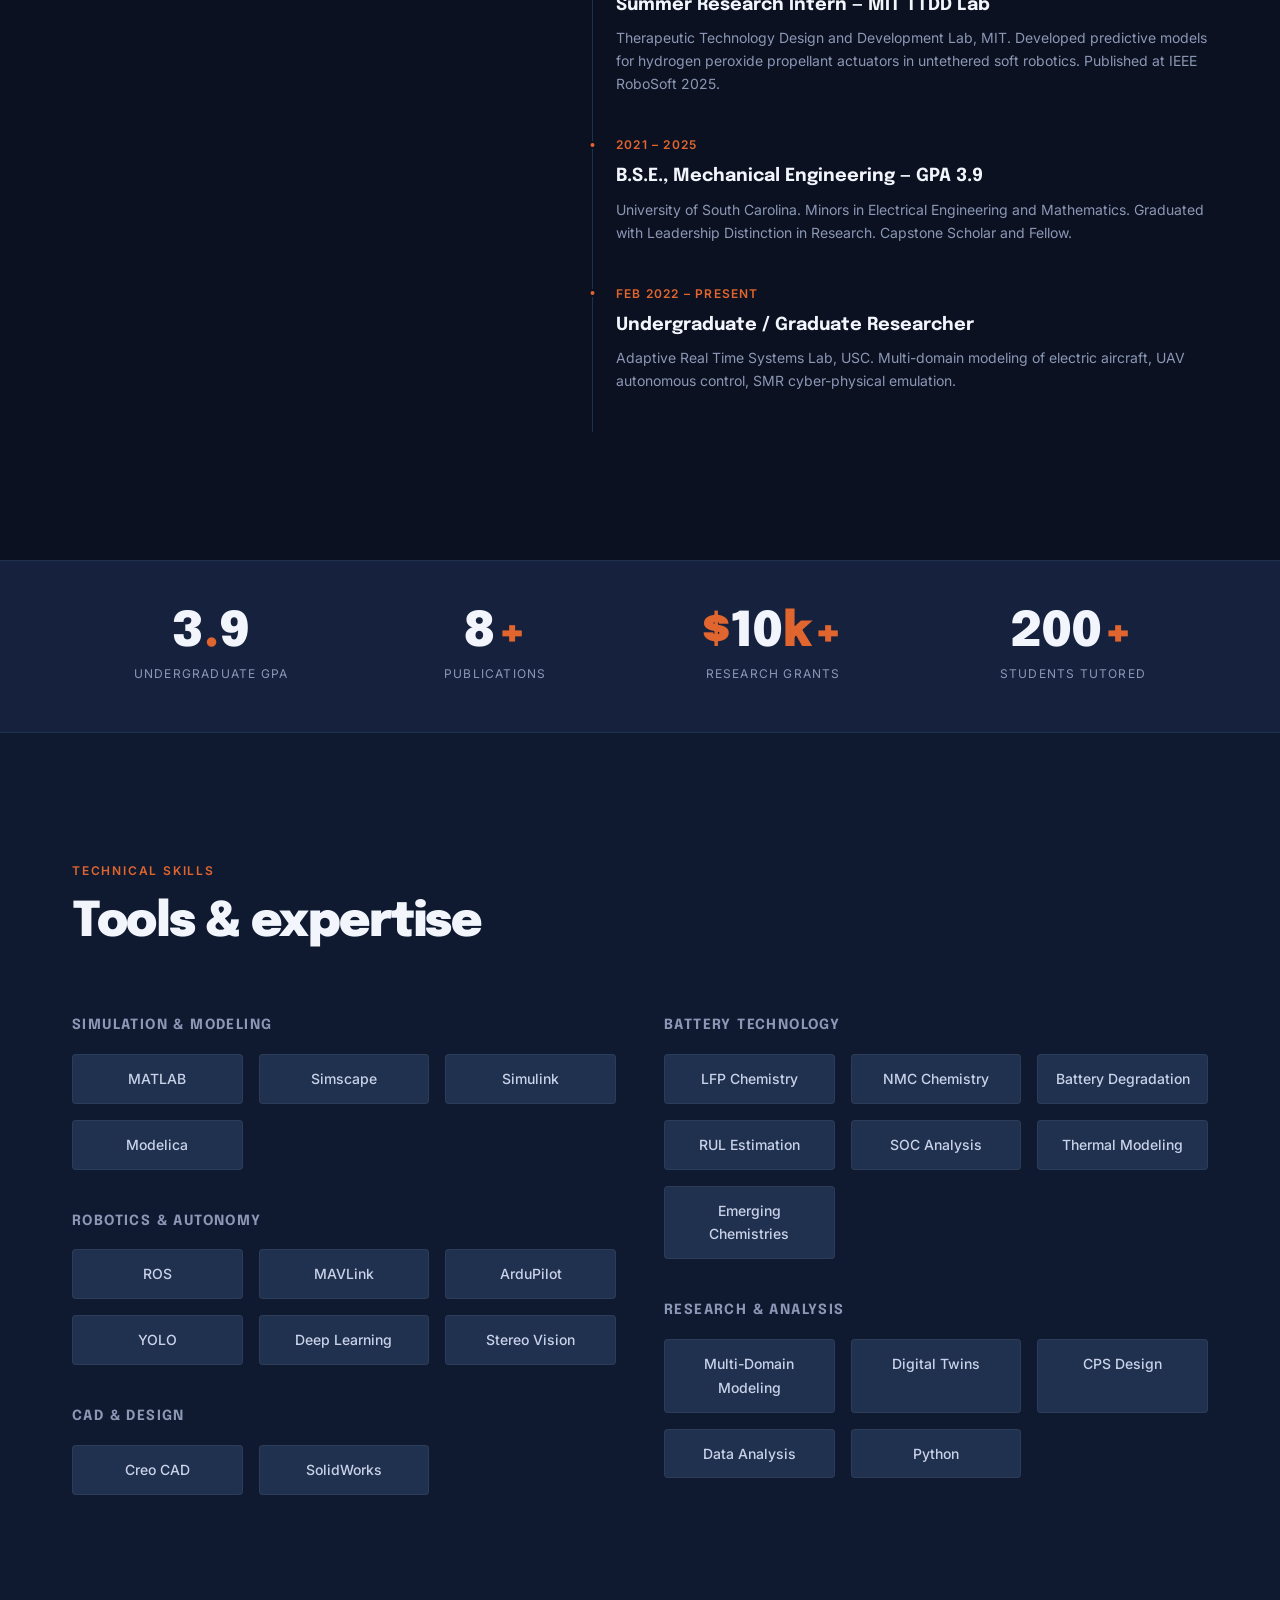
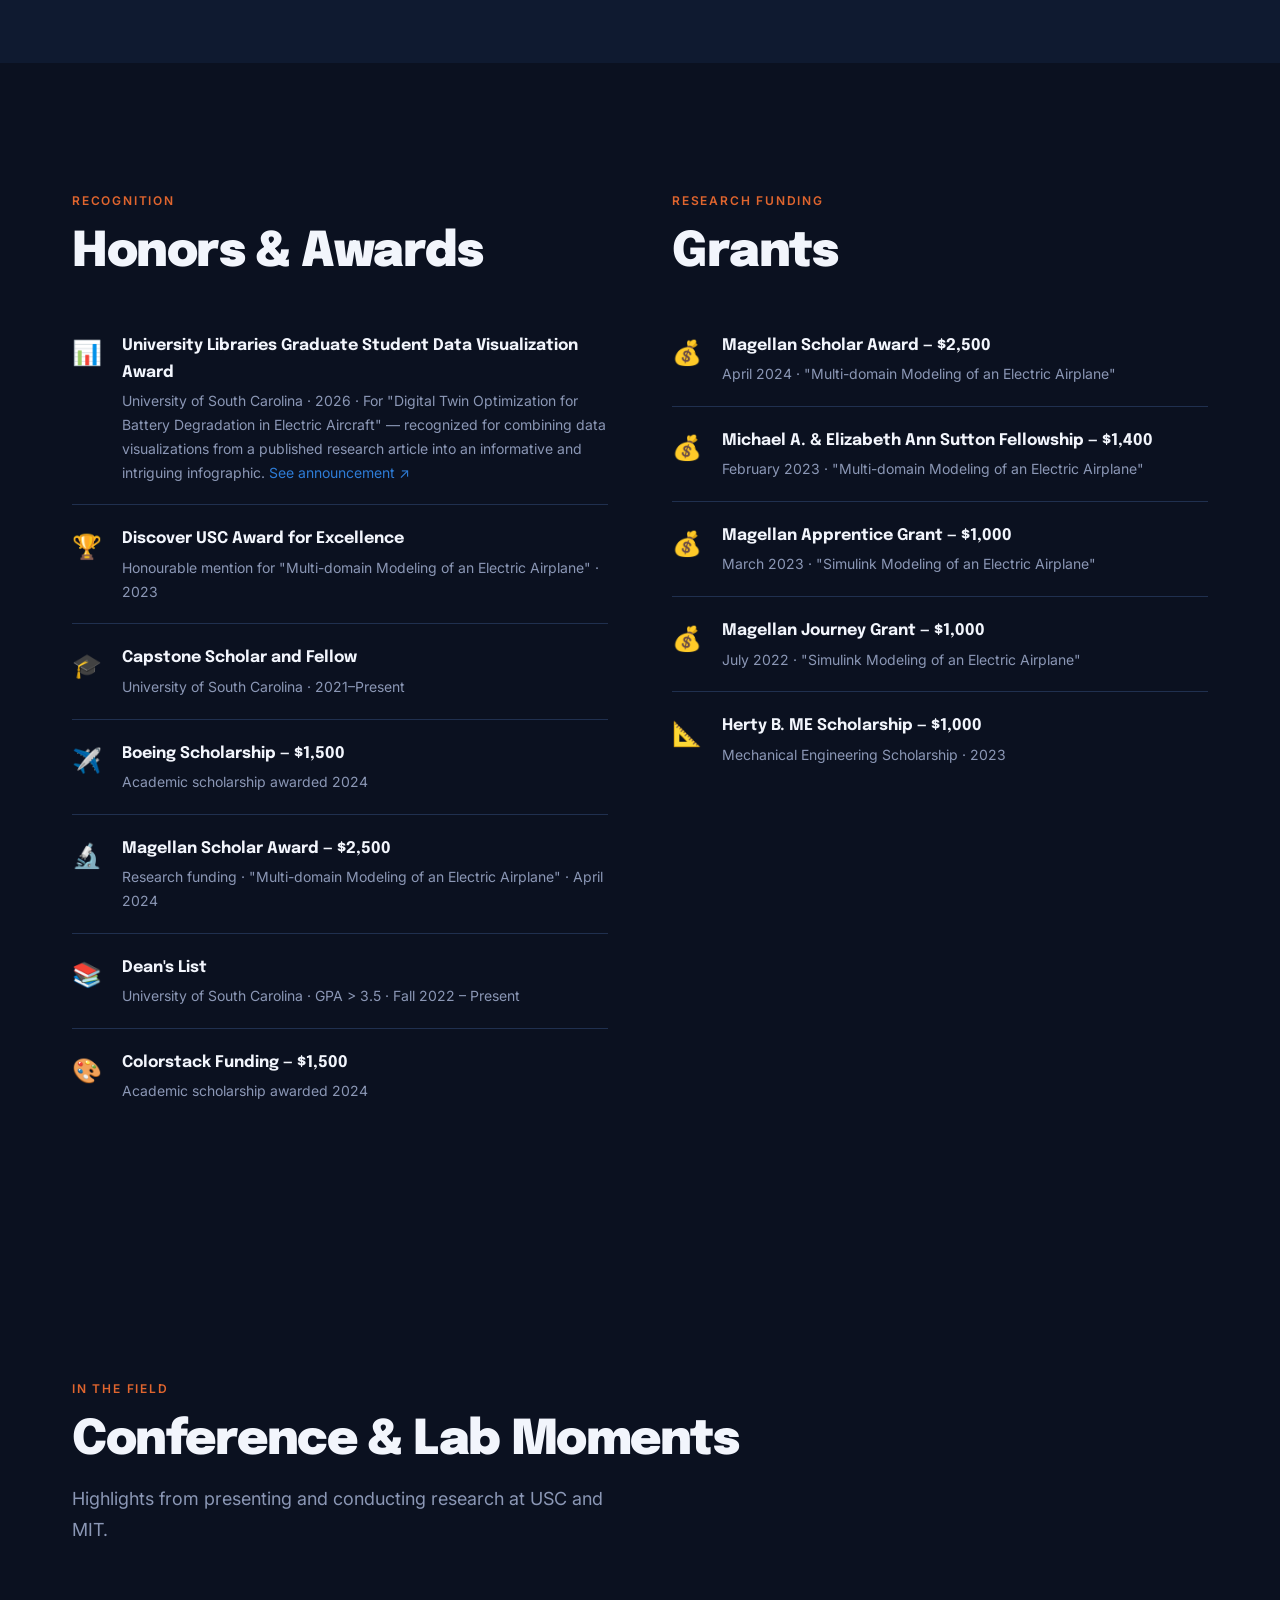
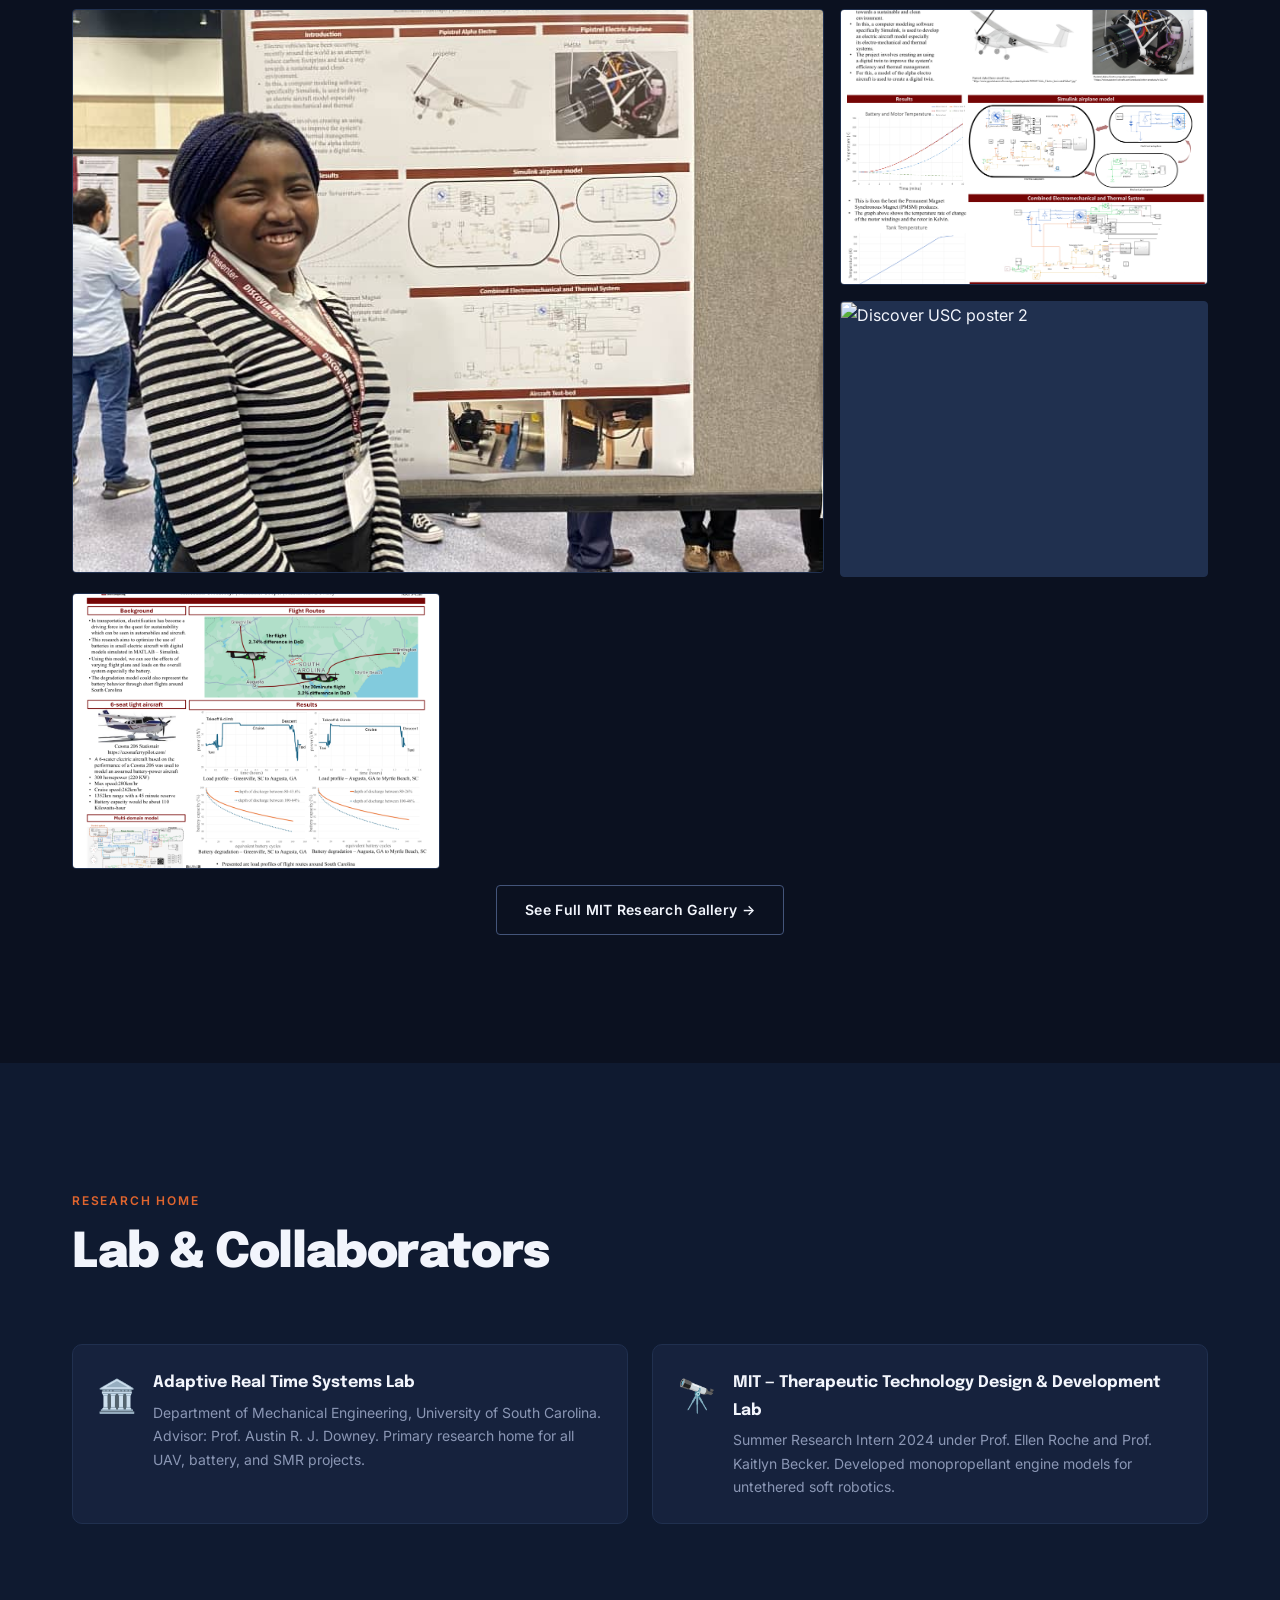
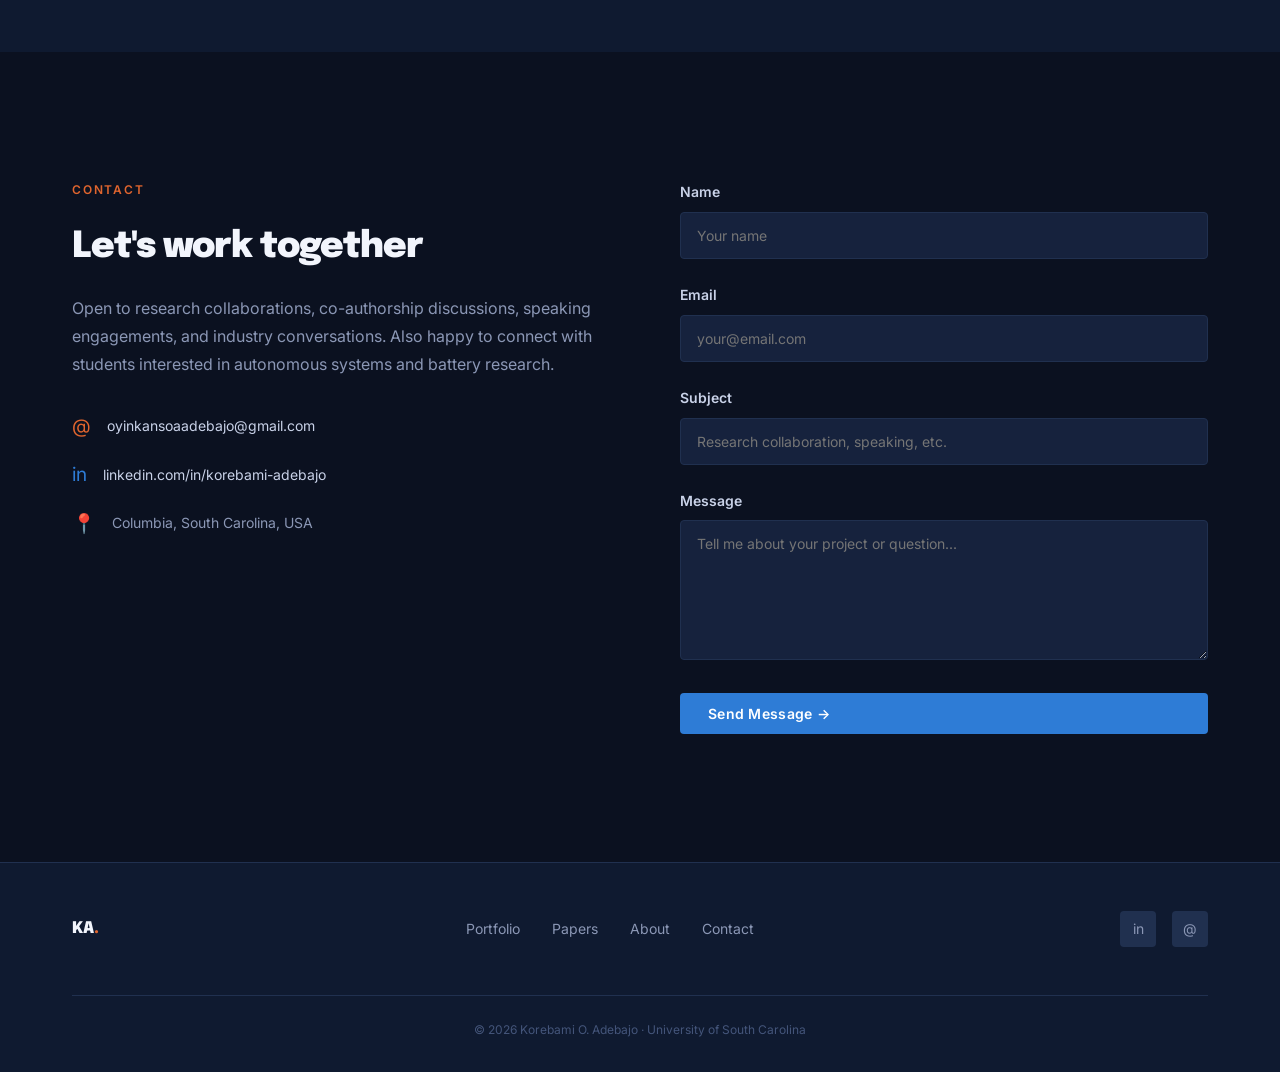
==== commit 91b11c67: "Updating files to include figure" ====
--- a/about.html
+++ b/about.html
@@ -6,6 +6,7 @@
   <title>About — Korebami Adebajo</title>
   <meta name="description" content="About Korebami Adebajo — PhD Mechanical Engineering researcher at USC specializing in digital twins, battery systems, and autonomous vehicles." />
   <link rel="stylesheet" href="css/style.css" />
+  <link rel="stylesheet" href="css/projects.css" />
   <style>
     .skills-group { margin-bottom:2.5rem; }
     .skills-group h4 {
@@ -319,6 +320,38 @@
   </div>
 </section>
 
+<!-- Research Gallery -->
+<section class="section">
+  <div class="container">
+    <div class="section-header reveal">
+      <span class="eyebrow">In the Field</span>
+      <h2>Conference &amp; Lab Moments</h2>
+      <p>Highlights from presenting and conducting research at USC and MIT.</p>
+    </div>
+    <div class="gallery-grid gallery--featured" style="margin-bottom:1rem;">
+      <div class="gallery-item" data-lightbox="image" data-src="figures/Discover USC presentation day.jpeg" data-caption="Presenting at Discover USC">
+        <img src="figures/Discover USC presentation day.jpeg" alt="Discover USC presentation day" loading="lazy" />
+        <div class="gallery-item__caption">Discover USC — Presentation Day</div>
+      </div>
+      <div class="gallery-item" data-lightbox="image" data-src="figures/Discover USC poster.png" data-caption="Discover USC Poster — Electric Airplane Modeling">
+        <img src="figures/Discover USC poster.png" alt="Discover USC poster" loading="lazy" />
+        <div class="gallery-item__caption">Discover USC Poster</div>
+      </div>
+      <div class="gallery-item" data-lightbox="image" data-src="figures/Discover USC poster2.png" data-caption="Discover USC Poster 2">
+        <img src="figures/Discover USC poster2.png" alt="Discover USC poster 2" loading="lazy" />
+        <div class="gallery-item__caption">Discover USC Poster 2</div>
+      </div>
+      <div class="gallery-item" data-lightbox="image" data-src="figures/Battery_Symposium_Poster.png" data-caption="SC Battery Symposium Poster">
+        <img src="figures/Battery_Symposium_Poster.png" alt="Battery Symposium Poster" loading="lazy" />
+        <div class="gallery-item__caption">SC Battery Symposium</div>
+      </div>
+    </div>
+    <div style="text-align:center;" class="reveal">
+      <a href="project-mit.html" class="btn btn--ghost">See Full MIT Research Gallery →</a>
+    </div>
+  </div>
+</section>
+
 <!-- Collaborators -->
 <section class="section section--dark">
   <div class="container">
@@ -411,6 +444,33 @@
   </div>
 </footer>
 
+<!-- Lightbox -->
+<div class="lightbox" id="lightbox">
+  <button class="lightbox__close" onclick="closeLightbox()">✕</button>
+  <div class="lightbox__content" id="lightbox-content"></div>
+</div>
+
 <script src="js/main.js"></script>
+<script>
+  function openLightbox(el) {
+    const src = el.dataset.src;
+    const caption = el.dataset.caption || '';
+    document.getElementById('lightbox-content').innerHTML = `<img src="${src}" alt="${caption}" /><div class="lightbox__caption">${caption}</div>`;
+    document.getElementById('lightbox').classList.add('open');
+  }
+  function closeLightbox() {
+    document.getElementById('lightbox').classList.remove('open');
+    document.getElementById('lightbox-content').innerHTML = '';
+  }
+  document.querySelectorAll('.gallery-item').forEach(item => {
+    item.addEventListener('click', () => openLightbox(item));
+  });
+  document.getElementById('lightbox').addEventListener('click', (e) => {
+    if (e.target.id === 'lightbox') closeLightbox();
+  });
+  document.addEventListener('keydown', (e) => {
+    if (e.key === 'Escape') closeLightbox();
+  });
+</script>
 </body>
 </html>
--- a/css/style.css
+++ b/css/style.css
@@ -8,19 +8,19 @@
 
 :root {
   /* Colors */
-  --blue:        #0A66C2;
-  --blue-dark:   #084fa0;
-  --punch:       #D94F22;
-  --punch-light: #f0623a;
-  --green:       #19A974;
-  --black:       #0d0d0d;
-  --dark:        #141414;
-  --dark-2:      #1e1e1e;
-  --dark-3:      #2a2a2a;
-  --mid:         #444444;
-  --muted:       #888888;
-  --light:       #cccccc;
-  --white:       #f5f5f5;
+  --blue:        #2E7CD6;
+  --blue-dark:   #1f5fa8;
+  --punch:       #E0652E;
+  --punch-light: #f0763e;
+  --green:       #1FBE82;
+  --black:       #0B1120;
+  --dark:        #0F1A30;
+  --dark-2:      #16223D;
+  --dark-3:      #20304F;
+  --mid:         #44557A;
+  --muted:       #8B97B5;
+  --light:       #C9D2E8;
+  --white:       #F2F5FC;
   --pure-white:  #ffffff;
 
   /* Type */
@@ -605,7 +605,145 @@
 }
 .newsletter__input:focus { outline: none; border-color: var(--blue); }
 
-/* ============================================================ SCROLL ANIMATIONS */
+/* ============================================================ PROJECT DETAIL PAGES */
+.project-hero {
+  padding: 10rem 0 4rem;
+  background: linear-gradient(180deg, var(--dark) 0%, var(--black) 100%);
+  border-bottom: 1px solid var(--dark-3);
+}
+.project-hero__meta { display: flex; gap: 0.75rem; flex-wrap: wrap; margin-bottom: 1.5rem; align-items: center; }
+.project-hero h1 {
+  font-family: var(--font-display); font-weight: 900;
+  font-size: clamp(var(--text-3xl), 5vw, var(--text-5xl));
+  letter-spacing: -0.04em; line-height: 1.05; margin-bottom: 1rem;
+}
+.project-hero__tagline { font-size: var(--text-xl); color: var(--muted); max-width: 700px; line-height: 1.6; }
+
+.diagram-block {
+  background: var(--dark-2); border: 1px solid var(--dark-3);
+  border-radius: var(--radius-lg); padding: 2rem; margin: 2.5rem 0;
+  position: relative; overflow: hidden;
+}
+.diagram-block::before {
+  content: ''; position: absolute; top: 0; left: 0; right: 0; height: 2px;
+  background: var(--accent, var(--blue));
+}
+.diagram-block__label {
+  font-family: var(--font-display); font-size: var(--text-xs); font-weight: 700;
+  letter-spacing: 0.12em; text-transform: uppercase; color: var(--muted);
+  margin-bottom: 1.5rem; display: flex; align-items: center; gap: 0.5rem;
+}
+.diagram-block__label::before { content: ''; width: 6px; height: 6px; border-radius: 50%; background: var(--accent, var(--blue)); }
+.diagram-block svg { width: 100%; height: auto; display: block; }
+.diagram-caption {
+  font-size: var(--text-sm); color: var(--muted); margin-top: 1.25rem;
+  border-top: 1px solid var(--dark-3); padding-top: 1rem; line-height: 1.6;
+}
+
+.content-block { margin: 2.5rem 0; }
+.content-block h2 {
+  font-family: var(--font-display); font-weight: 800; font-size: var(--text-2xl);
+  letter-spacing: -0.02em; margin-bottom: 1rem;
+}
+.content-block p { color: var(--light); line-height: 1.8; margin-bottom: 1rem; }
+.content-block ul { padding-left: 1.25rem; margin-bottom: 1rem; }
+.content-block ul li {
+  color: var(--light); line-height: 1.75; margin-bottom: 0.6rem;
+  list-style: none; position: relative; padding-left: 1.25rem;
+}
+.content-block ul li::before {
+  content: '→'; position: absolute; left: 0; color: var(--accent, var(--blue)); font-weight: 700;
+}
+
+.gallery-grid {
+  display: grid; grid-template-columns: repeat(3, 1fr); gap: 1rem; margin: 2rem 0;
+}
+.gallery-item {
+  border-radius: var(--radius); overflow: hidden; border: 1px solid var(--dark-3);
+  background: var(--dark-2); aspect-ratio: 4/3; position: relative;
+  cursor: pointer; transition: transform 0.3s var(--ease), border-color 0.3s;
+}
+.gallery-item:hover { transform: translateY(-4px); border-color: var(--mid); }
+.gallery-item img, .gallery-item video {
+  width: 100%; height: 100%; object-fit: cover; display: block;
+}
+.gallery-item__label {
+  position: absolute; bottom: 0; left: 0; right: 0;
+  background: linear-gradient(180deg, transparent, rgba(11,17,32,0.92));
+  padding: 1.5rem 0.75rem 0.6rem; font-size: var(--text-xs); color: var(--light);
+  font-weight: 500;
+}
+.gallery-item--video::after {
+  content: '▶'; position: absolute; top: 50%; left: 50%;
+  transform: translate(-50%, -50%); font-size: 1.5rem; color: white;
+  background: rgba(0,0,0,0.5); width: 48px; height: 48px; border-radius: 50%;
+  display: flex; align-items: center; justify-content: center;
+}
+
+.video-block {
+  border-radius: var(--radius-lg); overflow: hidden; border: 1px solid var(--dark-3);
+  margin: 2rem 0; background: var(--dark-2);
+}
+.video-block video { width: 100%; display: block; }
+.video-block__caption { padding: 1rem 1.5rem; font-size: var(--text-sm); color: var(--muted); }
+
+.breadcrumb {
+  font-size: var(--text-sm); color: var(--muted); margin-bottom: 1.5rem;
+  display: flex; gap: 0.5rem; align-items: center;
+}
+.breadcrumb a { color: var(--muted); transition: color 0.2s; }
+.breadcrumb a:hover { color: var(--white); }
+
+.related-projects { display: grid; grid-template-columns: repeat(3, 1fr); gap: 1.5rem; }
+
+/* Lightbox for gallery */
+.lightbox {
+  position: fixed; inset: 0; background: rgba(11,17,32,0.95);
+  display: none; align-items: center; justify-content: center;
+  z-index: 1000; padding: 2rem; cursor: zoom-out;
+  backdrop-filter: blur(8px);
+}
+.lightbox.open { display: flex; }
+.lightbox img, .lightbox video { max-width: 90vw; max-height: 85vh; border-radius: var(--radius); }
+.lightbox__close {
+  position: absolute; top: 2rem; right: 2rem; color: white; font-size: 2rem;
+  cursor: pointer; opacity: 0.7; transition: opacity 0.2s;
+}
+.lightbox__close:hover { opacity: 1; }
+
+@media (max-width: 768px) {
+  .gallery-grid { grid-template-columns: repeat(2, 1fr); }
+  .related-projects { grid-template-columns: 1fr; }
+}
+
+/* ============================================================ DIAGRAM ANIMATION (purposeful motion) */
+.diagram-block svg .anim-draw {
+  stroke-dasharray: 1000;
+  stroke-dashoffset: 1000;
+  transition: stroke-dashoffset 1.8s var(--ease);
+}
+.diagram-block.in-view svg .anim-draw { stroke-dashoffset: 0; }
+.diagram-block svg .anim-fade {
+  opacity: 0; transition: opacity 0.6s var(--ease);
+}
+.diagram-block.in-view svg .anim-fade { opacity: 1; }
+.diagram-block svg .anim-rise {
+  transform: scaleY(0); transform-origin: bottom; transition: transform 1s var(--ease);
+}
+.diagram-block.in-view svg .anim-rise { transform: scaleY(1); }
+.diagram-block svg .anim-delay-1 { transition-delay: 0.15s; }
+.diagram-block svg .anim-delay-2 { transition-delay: 0.3s; }
+.diagram-block svg .anim-delay-3 { transition-delay: 0.45s; }
+.diagram-block svg .anim-delay-4 { transition-delay: 0.6s; }
+.diagram-block svg .anim-delay-5 { transition-delay: 0.75s; }
+.diagram-block svg .anim-pulse-dot {
+  animation: dotpulse 2s ease-in-out infinite;
+}
+@keyframes dotpulse {
+  0%, 100% { opacity: 1; r: 5; }
+  50% { opacity: 0.4; r: 7; }
+}
+
 .reveal {
   opacity: 0; transform: translateY(24px);
   transition: opacity 0.65s var(--ease), transform 0.65s var(--ease);
@@ -621,7 +759,23 @@
   * { animation-duration: 0.01ms !important; }
 }
 
-/* ============================================================ RESPONSIVE */
+/* ============================================================ SEQUENTIAL LIGHT-UP ANIMATION */
+@keyframes nodeGlow {
+  0%, 70% { box-shadow: none; border-color: var(--dark-3); opacity: 0.55; }
+  78%, 92% { box-shadow: 0 0 0 1px currentColor, 0 0 18px -2px currentColor; opacity: 1; }
+  100% { opacity: 0.55; }
+}
+.diagram-node--sequence {
+  animation: nodeGlow 7.2s ease-in-out infinite;
+}
+.diagram-node--sequence.seq-1 { animation-delay: 0s; color: var(--blue); }
+.diagram-node--sequence.seq-2 { animation-delay: 1.8s; color: var(--punch); }
+.diagram-node--sequence.seq-3 { animation-delay: 3.6s; color: var(--green); }
+.diagram-node--sequence.seq-4 { animation-delay: 5.4s; color: var(--white); }
+
+@media (prefers-reduced-motion: reduce) {
+  .diagram-node--sequence { animation: none; opacity: 1; }
+}
 @media (max-width: 900px) {
   :root { --section-gap: 5rem; }
   .hero__inner, .thread__inner, .about-grid, .grid-2 { grid-template-columns: 1fr; }
--- a/css/projects.css
+++ b/css/projects.css
@@ -0,0 +1,132 @@
+/* ============================================================
+   PROJECT DETAIL PAGE STYLES — appended module
+   ============================================================ */
+
+.proj-hero {
+  padding: 9rem 0 4rem;
+  position: relative; overflow: hidden;
+  border-bottom: 1px solid var(--dark-3);
+}
+.proj-hero__bg { position: absolute; inset: 0; z-index: 0; opacity: 0.5; }
+.proj-hero__inner { position: relative; z-index: 1; }
+.proj-status-row { display: flex; gap: 0.75rem; align-items: center; margin-bottom: 1.5rem; flex-wrap: wrap; }
+.proj-hero h1 {
+  font-family: var(--font-display); font-weight: 900;
+  font-size: clamp(var(--text-3xl), 4.5vw, var(--text-5xl));
+  letter-spacing: -0.03em; line-height: 1.05; margin-bottom: 1.25rem; max-width: 760px;
+}
+.proj-tagline { font-size: var(--text-xl); color: var(--muted); max-width: 620px; line-height: 1.6; font-family: var(--font-display); font-weight: 400; }
+
+.proj-meta-bar {
+  display: flex; gap: 3rem; flex-wrap: wrap; margin-top: 2.5rem;
+  padding-top: 2rem; border-top: 1px solid var(--dark-3);
+}
+.proj-meta-item__label { font-size: var(--text-xs); color: var(--muted); text-transform: uppercase; letter-spacing: 0.1em; margin-bottom: 0.4rem; }
+.proj-meta-item__value { font-size: var(--text-base); font-weight: 600; color: var(--white); }
+
+/* Body content blocks */
+.proj-block { margin-bottom: 5rem; }
+.proj-block h2 {
+  font-family: var(--font-display); font-weight: 800; font-size: var(--text-2xl);
+  letter-spacing: -0.02em; margin-bottom: 1.25rem;
+}
+.proj-block p { color: var(--light); line-height: 1.8; font-size: var(--text-base); margin-bottom: 1.1rem; max-width: 760px; }
+.proj-block p:last-child { margin-bottom: 0; }
+
+.proj-diagram-frame {
+  background: var(--dark-2); border: 1px solid var(--dark-3);
+  border-radius: var(--radius-lg); padding: 2rem;
+  margin: 2rem 0;
+}
+.proj-diagram-frame__label {
+  font-size: var(--text-xs); font-weight: 700; letter-spacing: 0.1em;
+  text-transform: uppercase; color: var(--muted); margin-bottom: 1.25rem;
+}
+.proj-diagram-frame svg { width: 100%; height: auto; display: block; }
+
+/* Two col layout */
+.proj-2col { display: grid; grid-template-columns: 1fr 1fr; gap: 3rem; align-items: start; }
+
+/* Findings list */
+.finding-list { display: flex; flex-direction: column; gap: 1.25rem; }
+.finding-item {
+  display: flex; gap: 1rem; padding: 1.25rem; background: var(--dark-2);
+  border: 1px solid var(--dark-3); border-radius: var(--radius);
+  border-left: 3px solid var(--accent-color, var(--blue));
+}
+.finding-item__num {
+  font-family: var(--font-display); font-weight: 900; font-size: var(--text-lg);
+  color: var(--accent-color, var(--blue)); min-width: 2rem;
+}
+.finding-item p { margin: 0; color: var(--light); font-size: var(--text-sm); line-height: 1.65; }
+
+/* Photo gallery */
+.gallery-grid {
+  display: grid; grid-template-columns: repeat(3, 1fr); gap: 1rem;
+}
+.gallery-grid.gallery--featured .gallery-item:first-child { grid-column: span 2; grid-row: span 2; }
+.gallery-item {
+  position: relative; border-radius: var(--radius); overflow: hidden;
+  background: var(--dark-3); aspect-ratio: 4/3; cursor: pointer;
+}
+.gallery-item img, .gallery-item video {
+  width: 100%; height: 100%; object-fit: cover; display: block;
+  transition: transform 0.4s var(--ease);
+}
+.gallery-item:hover img, .gallery-item:hover video { transform: scale(1.05); }
+.gallery-item__caption {
+  position: absolute; bottom: 0; left: 0; right: 0;
+  background: linear-gradient(180deg, transparent, rgba(11,17,32,0.92));
+  color: var(--white); font-size: var(--text-xs); font-weight: 600;
+  padding: 1.5rem 0.9rem 0.7rem; opacity: 0; transition: opacity 0.3s;
+}
+.gallery-item:hover .gallery-item__caption { opacity: 1; }
+.gallery-item--video::before {
+  content: '▶'; position: absolute; top: 50%; left: 50%;
+  transform: translate(-50%, -50%); font-size: 1.5rem; color: var(--white);
+  background: rgba(0,0,0,0.5); width: 48px; height: 48px; border-radius: 50%;
+  display: flex; align-items: center; justify-content: center; z-index: 2;
+  transition: background 0.2s;
+}
+.gallery-item--video:hover::before { background: var(--punch); }
+
+/* Lightbox */
+.lightbox {
+  position: fixed; inset: 0; background: rgba(5,8,16,0.94);
+  z-index: 1000; display: none; align-items: center; justify-content: center;
+  padding: 3rem; backdrop-filter: blur(4px);
+}
+.lightbox.open { display: flex; }
+.lightbox__content { max-width: 90vw; max-height: 85vh; }
+.lightbox__content img, .lightbox__content video { max-width: 90vw; max-height: 85vh; border-radius: var(--radius); }
+.lightbox__close {
+  position: absolute; top: 2rem; right: 2rem; width: 44px; height: 44px;
+  border-radius: 50%; background: var(--dark-3); color: var(--white);
+  display: flex; align-items: center; justify-content: center;
+  font-size: 1.25rem; cursor: pointer; border: none;
+}
+.lightbox__caption { text-align: center; color: var(--muted); margin-top: 1rem; font-size: var(--text-sm); }
+
+/* Related projects */
+.related-projects { display: grid; grid-template-columns: repeat(3, 1fr); gap: 1.5rem; }
+
+/* Quote / testimonial block */
+.quote-block {
+  border-left: 3px solid var(--punch); padding-left: 1.75rem; margin: 2.5rem 0;
+}
+.quote-block p { font-size: var(--text-lg); font-style: italic; color: var(--white); line-height: 1.6; margin-bottom: 0.75rem; }
+.quote-block cite { font-size: var(--text-sm); color: var(--muted); font-style: normal; }
+
+/* Breadcrumb */
+.breadcrumb {
+  font-size: var(--text-xs); color: var(--muted); margin-bottom: 1.5rem;
+  display: flex; gap: 0.5rem; align-items: center;
+}
+.breadcrumb a { color: var(--muted); transition: color 0.2s; }
+.breadcrumb a:hover { color: var(--blue); }
+
+@media (max-width: 900px) {
+  .proj-2col, .related-projects { grid-template-columns: 1fr; }
+  .gallery-grid { grid-template-columns: repeat(2, 1fr); }
+  .gallery-grid.gallery--featured .gallery-item:first-child { grid-column: span 2; grid-row: span 1; }
+}
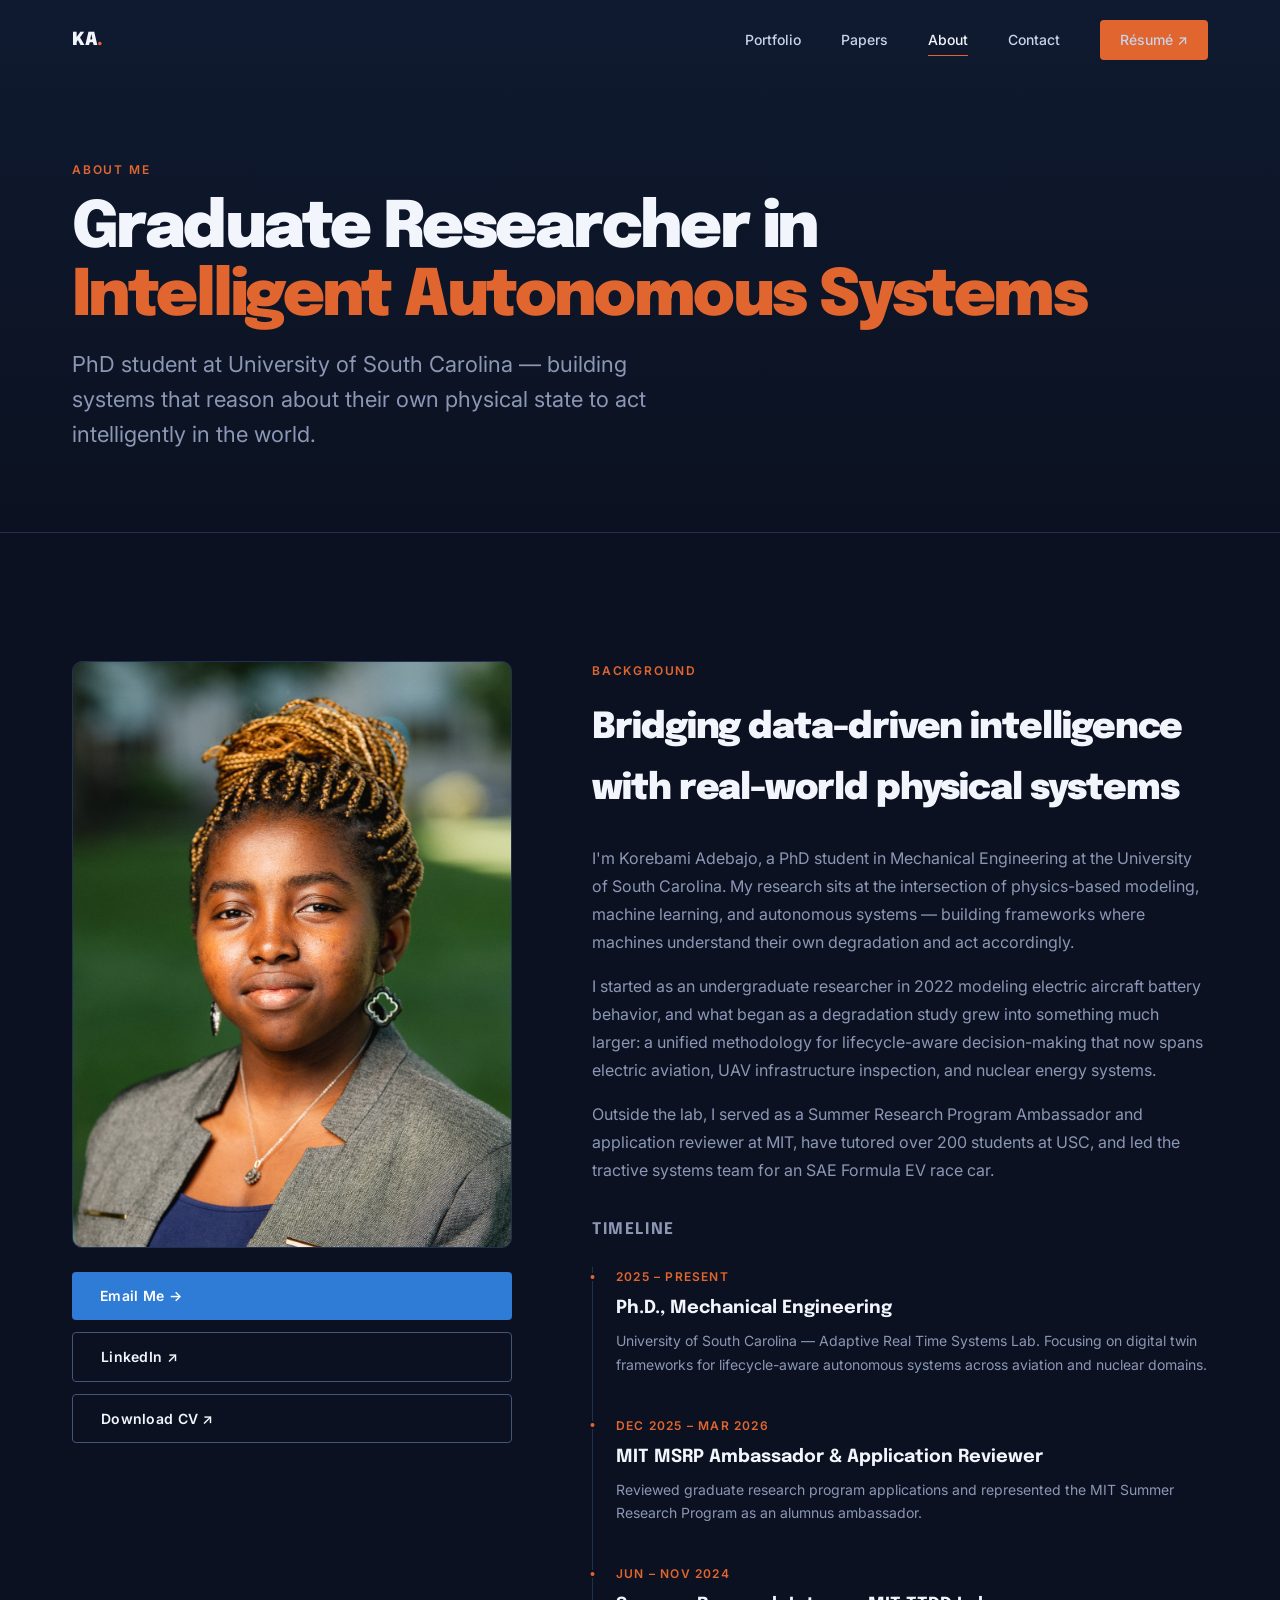
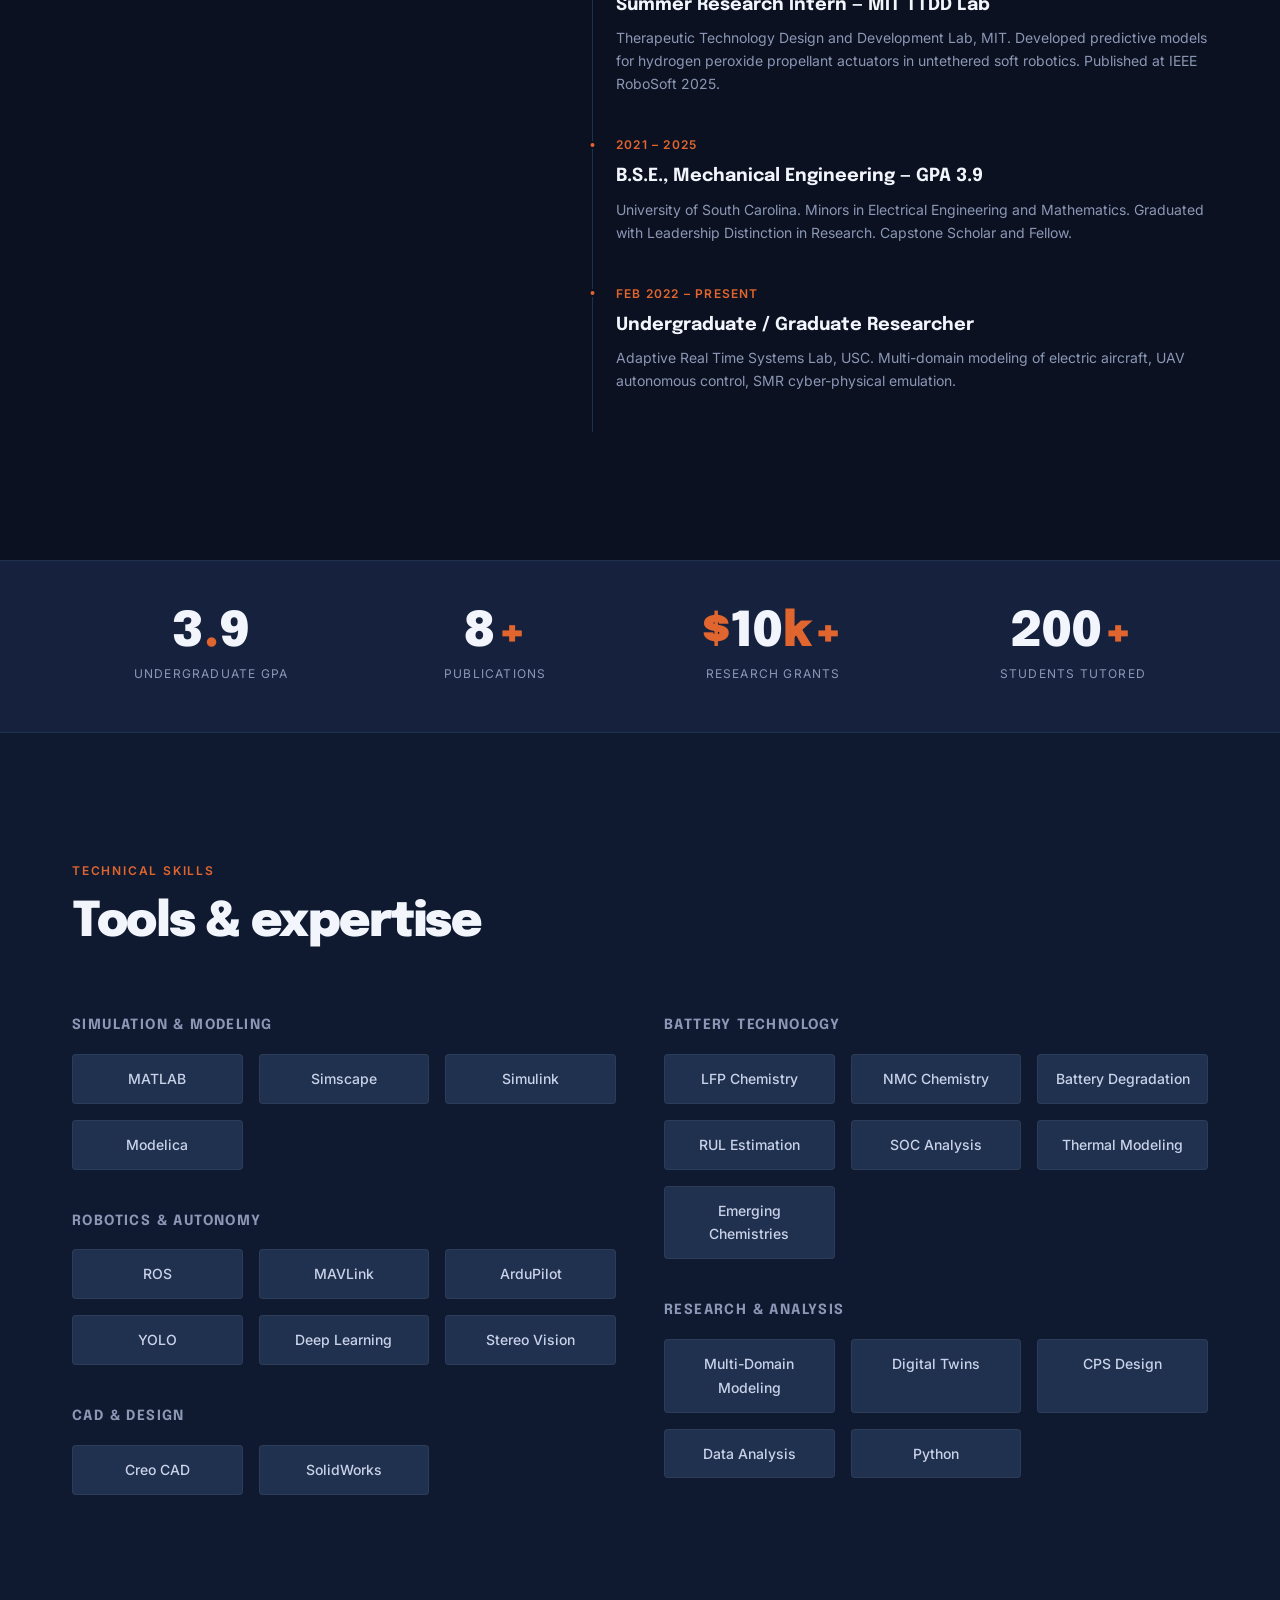
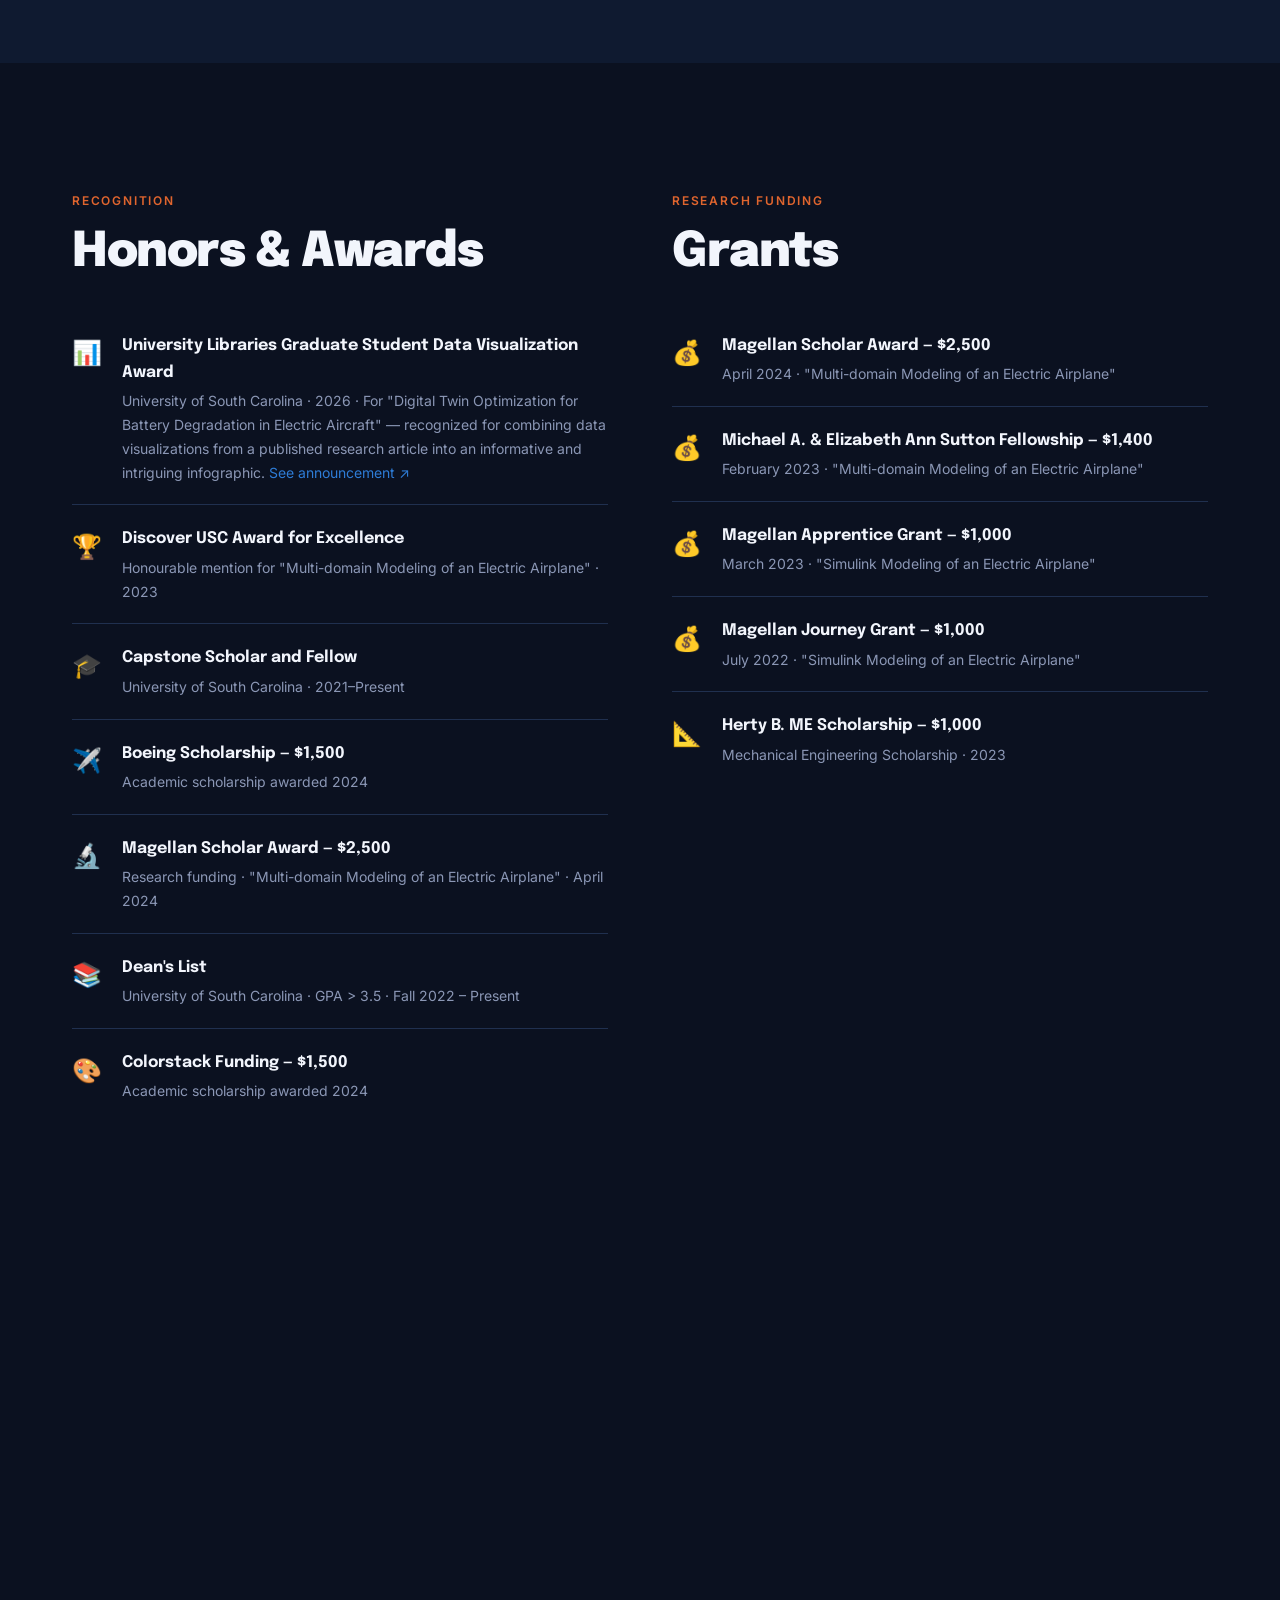
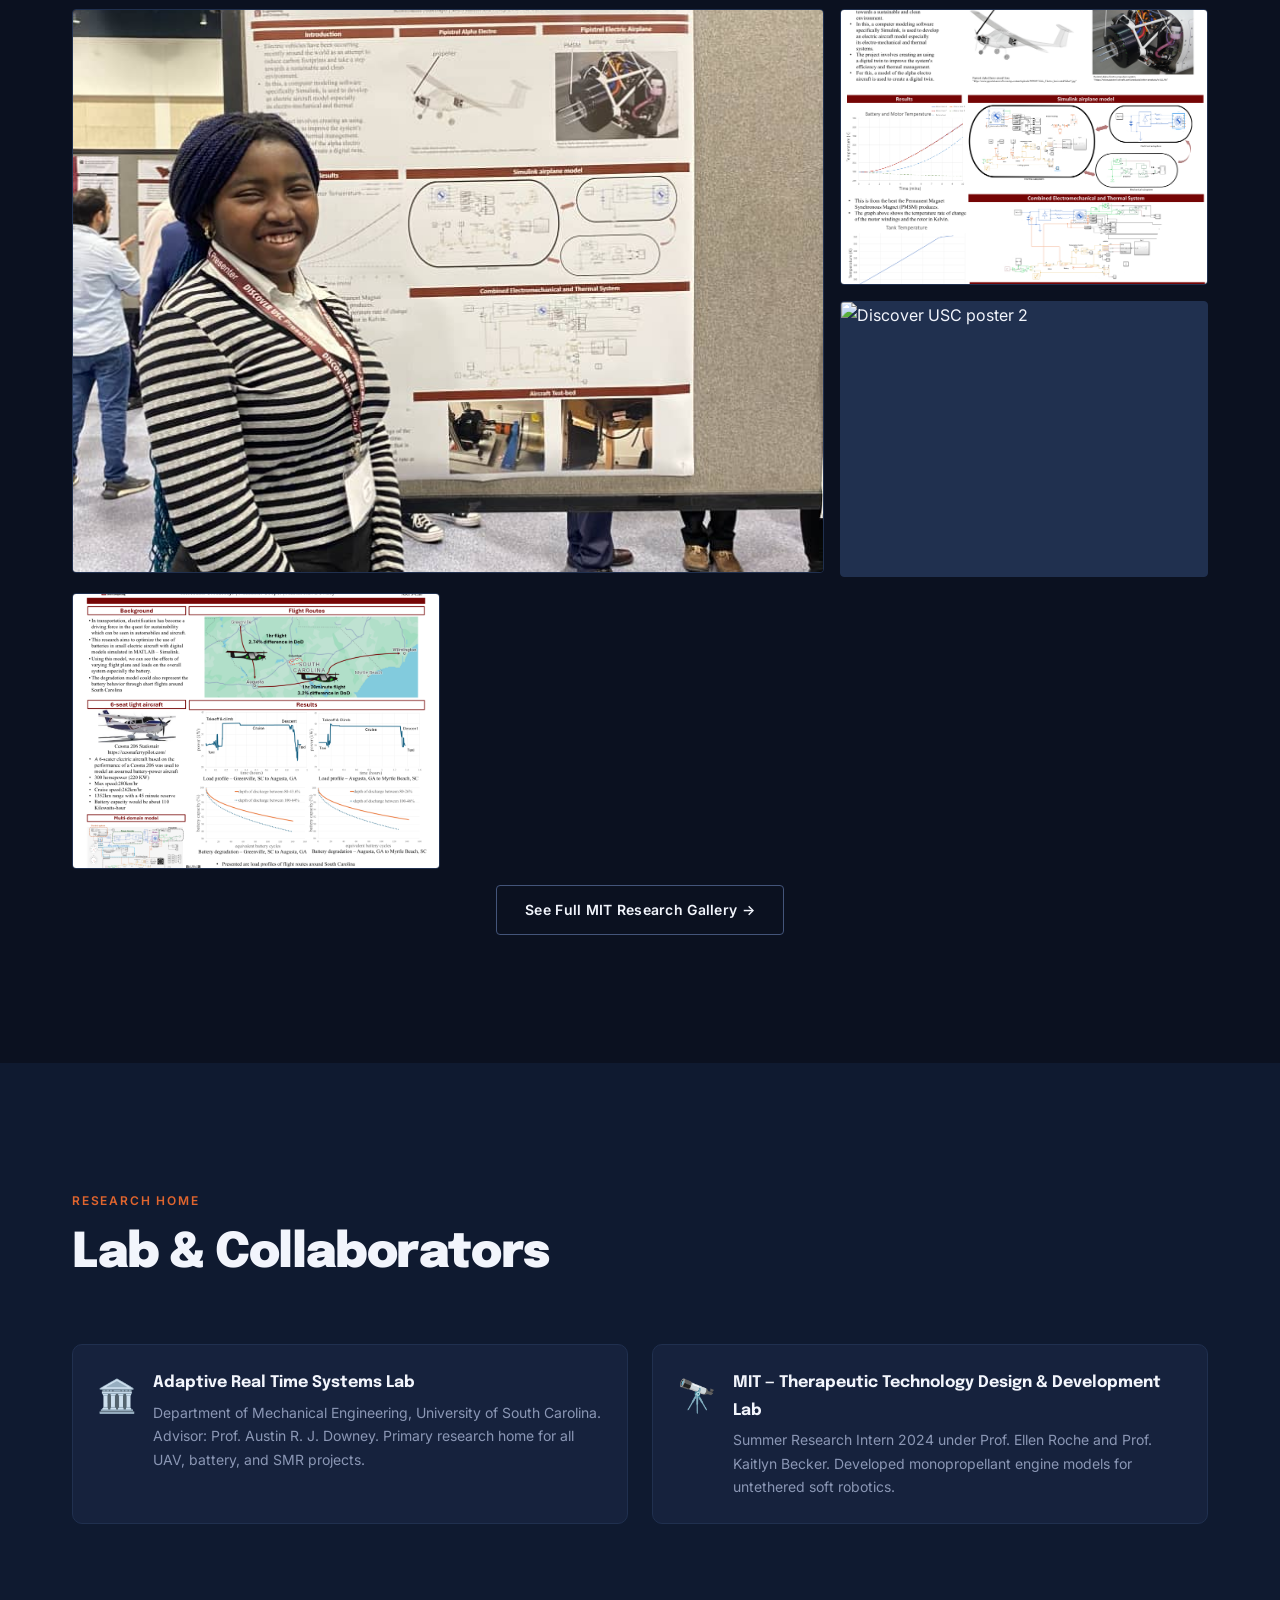
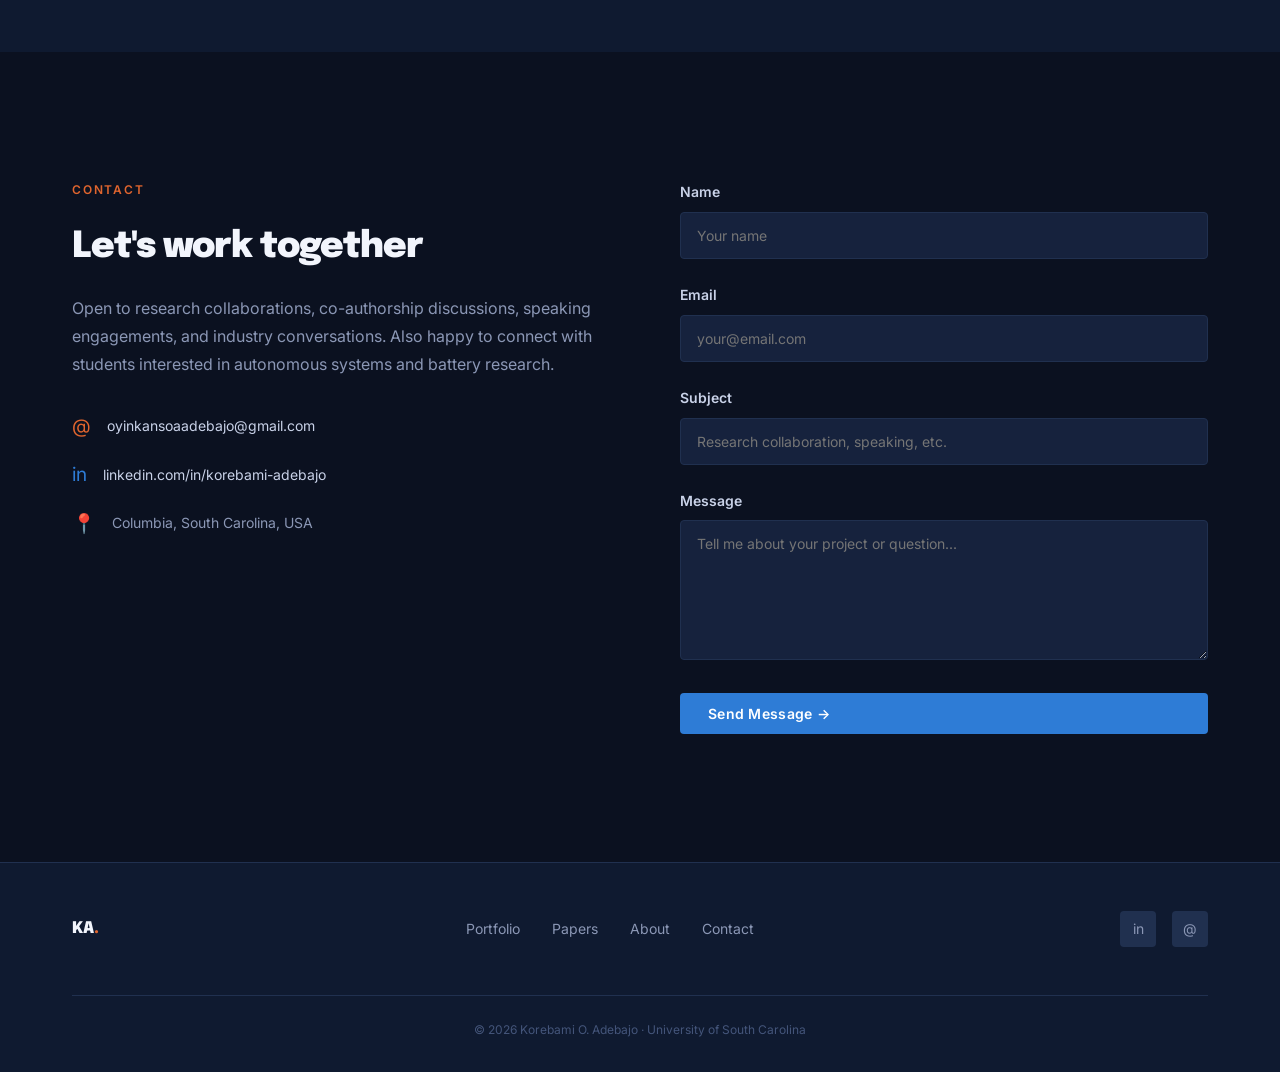
==== commit e91e1704: "Update about.html" ====
--- a/about.html
+++ b/about.html
@@ -34,7 +34,7 @@
       <a href="papers.html">Papers</a>
       <a href="about.html" class="active">About</a>
       <a href="#contact">Contact</a>
-      <a href="Korebami%20CV_Nov_25.pdf" target="_blank" class="nav__resume">Résumé ↗</a>
+      <a href="Korebami%20CV_sept_26.pdf" target="_blank" class="nav__resume">Résumé ↗</a>
     </div>
     <div class="nav__burger"><span></span><span></span><span></span></div>
   </div>
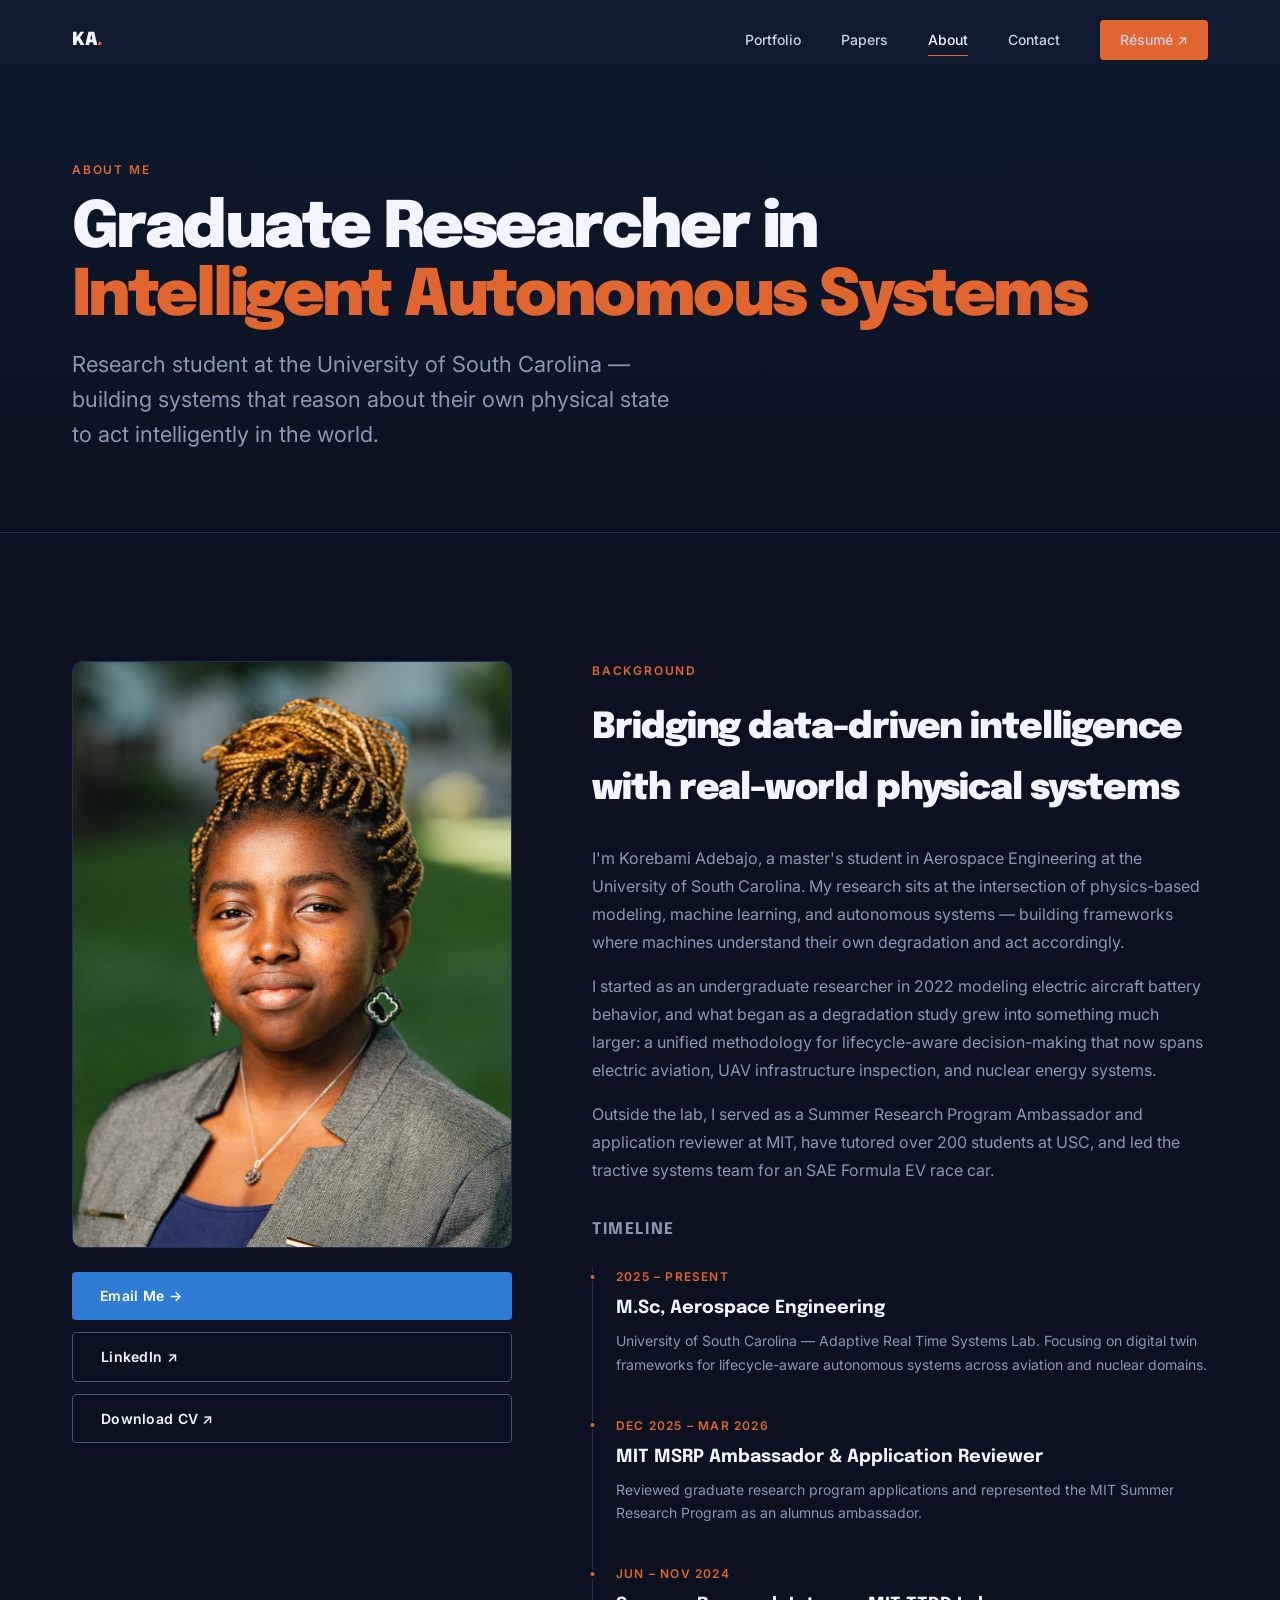
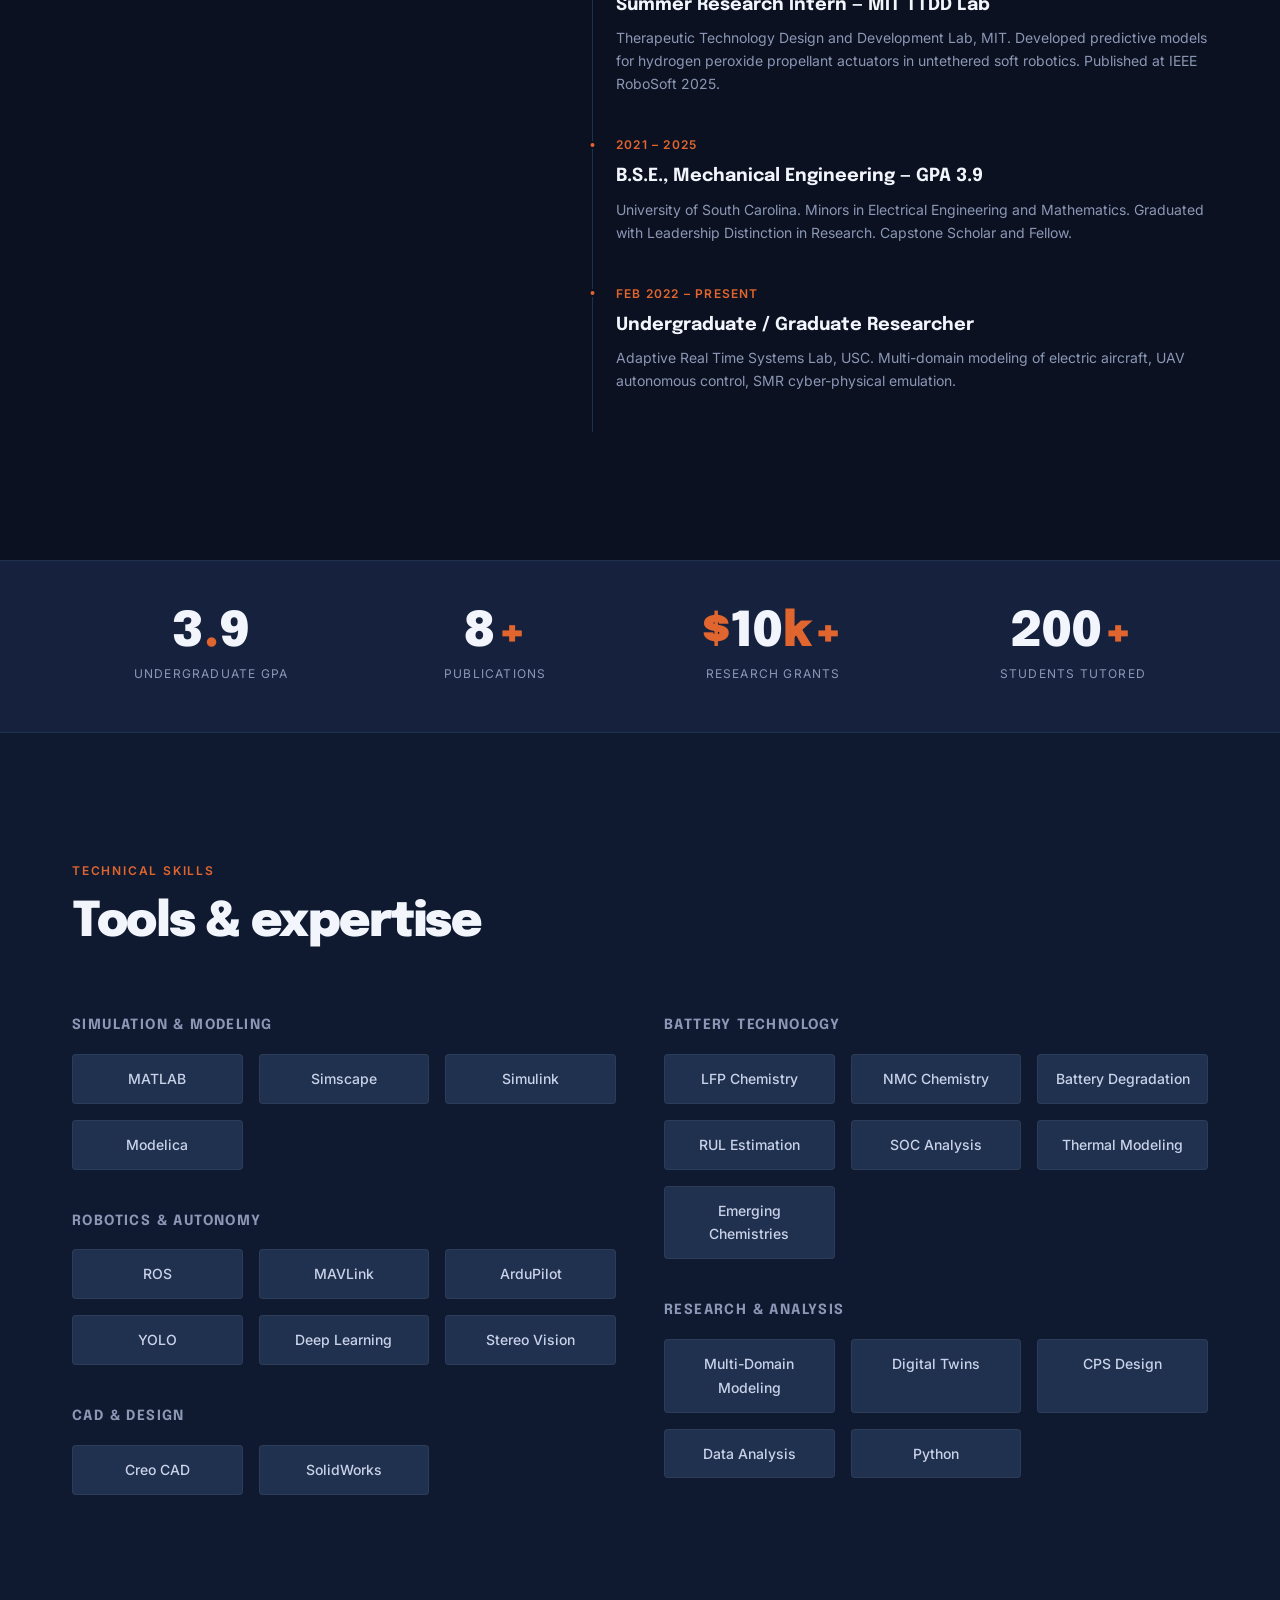
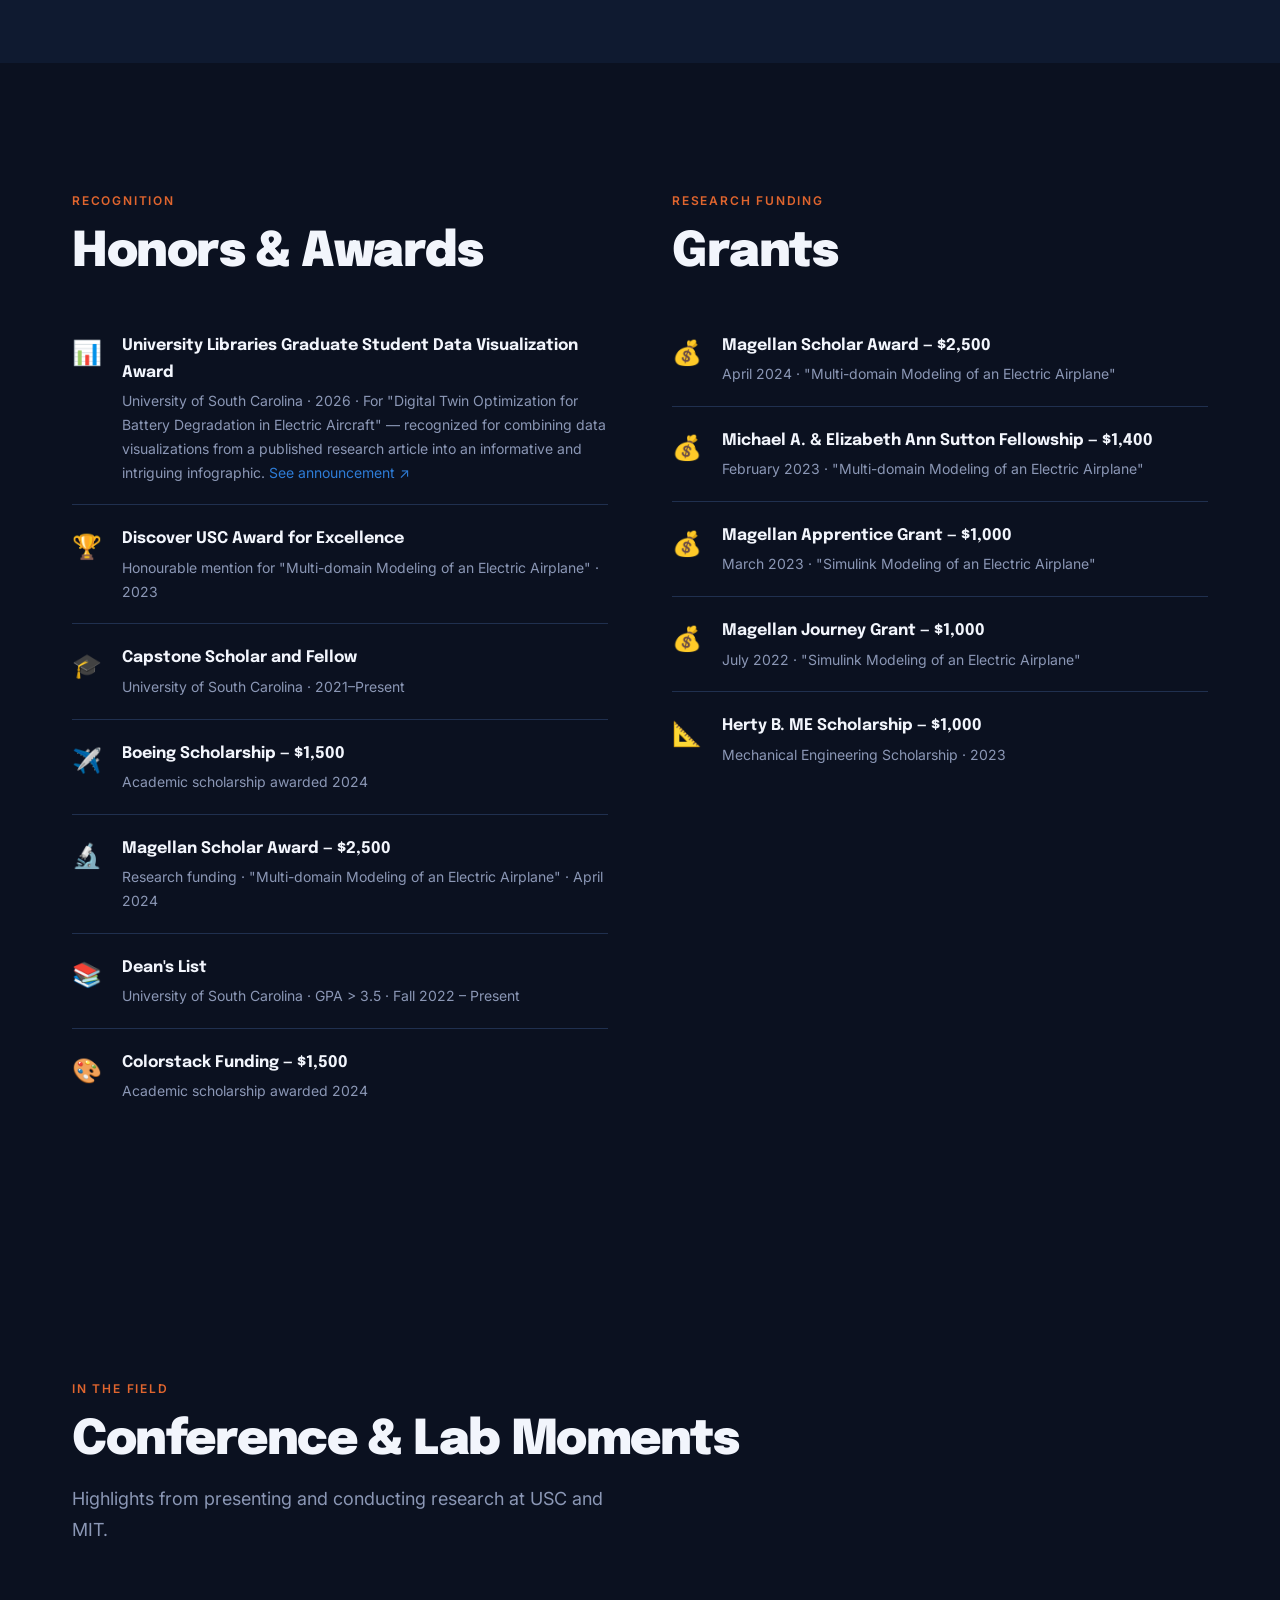
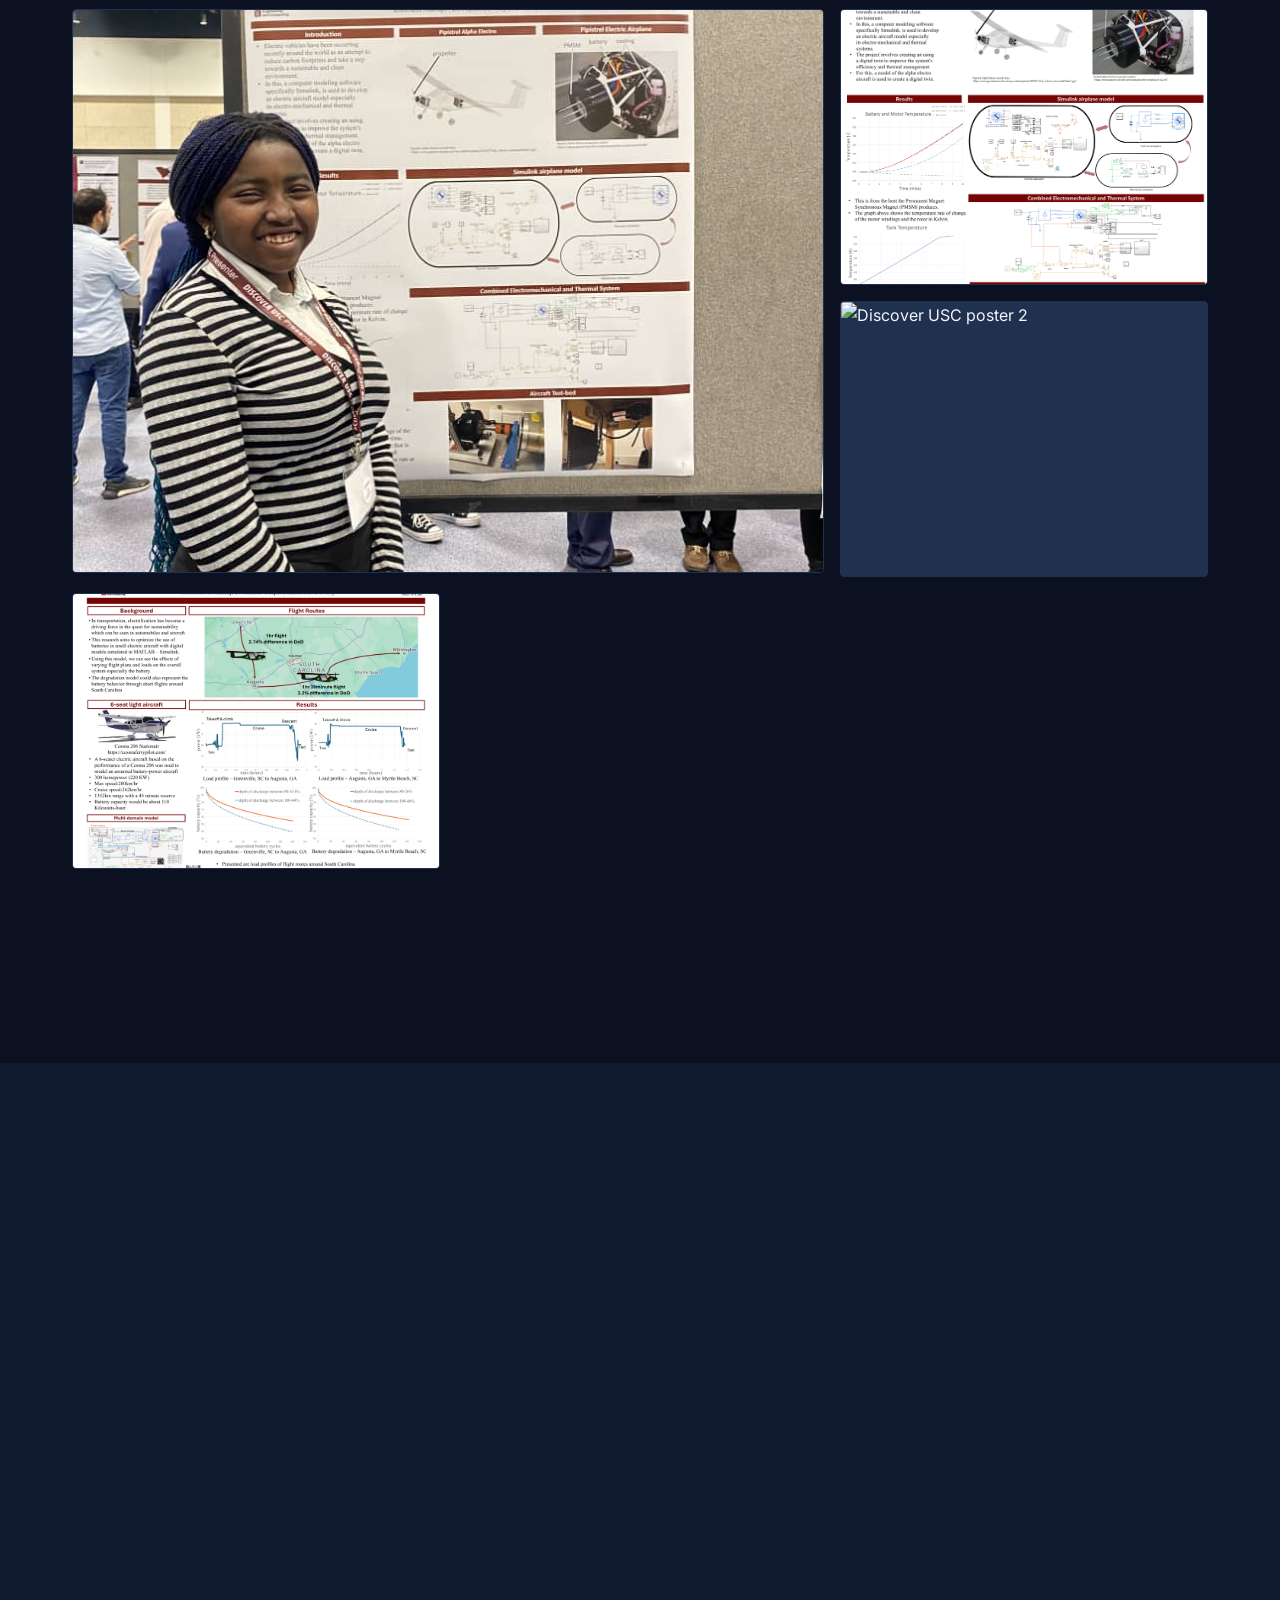
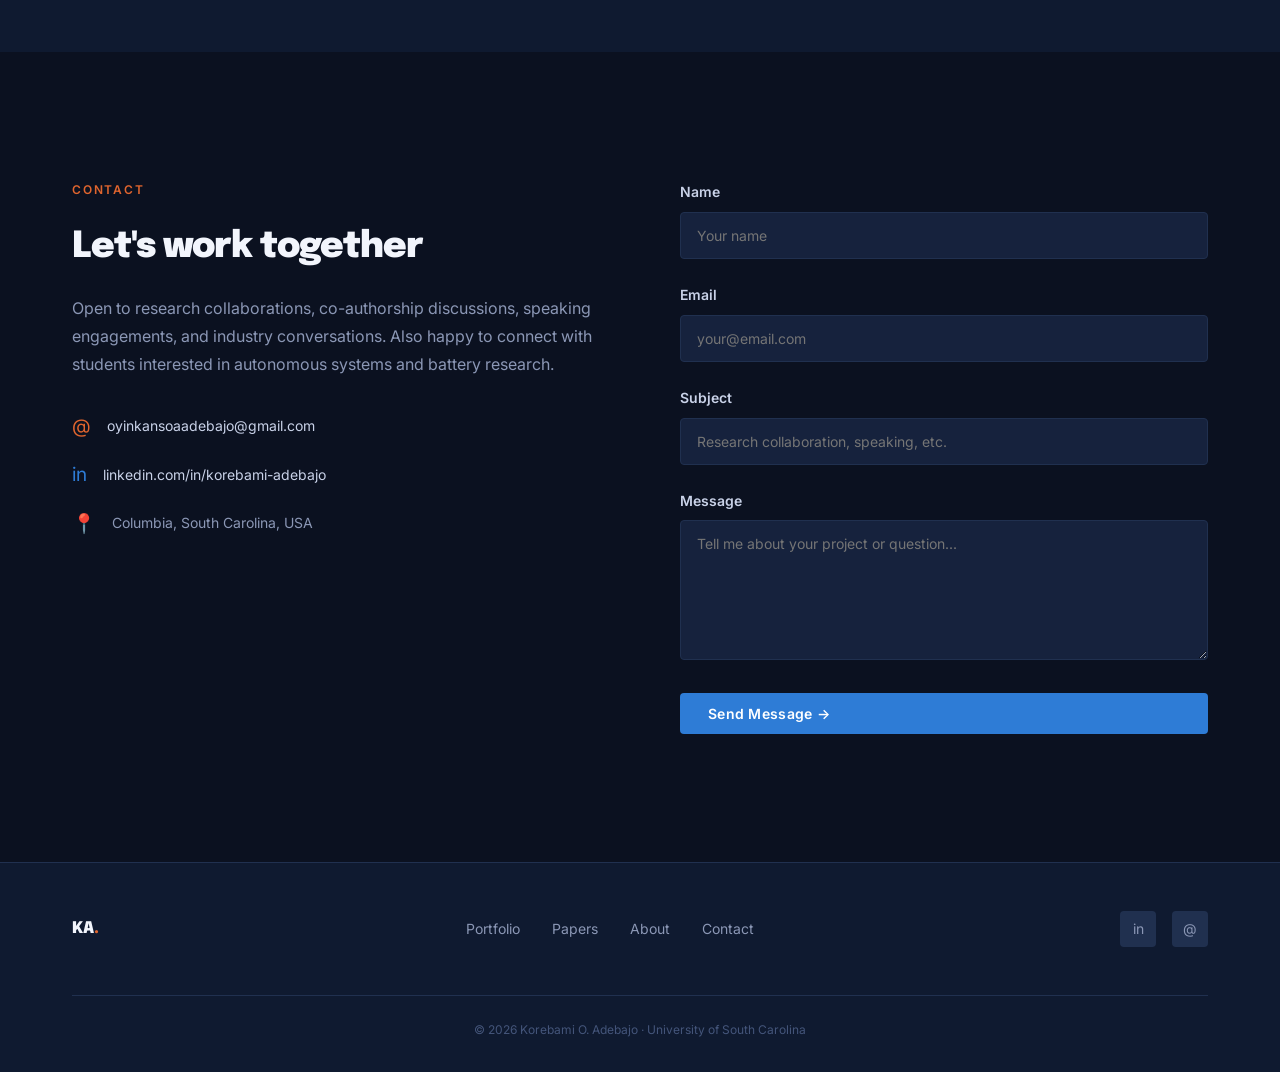
==== commit 066daf6c: "Update about.html" ====
--- a/about.html
+++ b/about.html
@@ -4,7 +4,7 @@
   <meta charset="UTF-8" />
   <meta name="viewport" content="width=device-width, initial-scale=1.0" />
   <title>About — Korebami Adebajo</title>
-  <meta name="description" content="About Korebami Adebajo — PhD Mechanical Engineering researcher at USC specializing in digital twins, battery systems, and autonomous vehicles." />
+  <meta name="description" content="About Korebami Adebajo — Mechanical Engineering researcher at USC specializing in digital twins, battery systems, and autonomous vehicles." />
   <link rel="stylesheet" href="css/style.css" />
   <link rel="stylesheet" href="css/projects.css" />
   <style>
@@ -51,7 +51,7 @@
   <div class="container">
     <span class="eyebrow">About Me</span>
     <h1>Graduate Researcher in<br><span>Intelligent Autonomous Systems</span></h1>
-    <p>PhD student at University of South Carolina — building systems that reason about their own physical state to act intelligently in the world.</p>
+    <p>Research student at the University of South Carolina — building systems that reason about their own physical state to act intelligently in the world.</p>
   </div>
 </div>
 
@@ -77,7 +77,7 @@
         <div class="reveal">
           <span class="eyebrow">Background</span>
           <h2 style="font-family:var(--font-display);font-weight:900;font-size:var(--text-3xl);letter-spacing:-0.03em;margin-bottom:1.5rem;">Bridging data-driven intelligence with real-world physical systems</h2>
-          <p style="color:var(--muted);line-height:1.75;margin-bottom:1rem;">I'm Korebami Adebajo, a PhD student in Mechanical Engineering at the University of South Carolina. My research sits at the intersection of physics-based modeling, machine learning, and autonomous systems — building frameworks where machines understand their own degradation and act accordingly.</p>
+          <p style="color:var(--muted);line-height:1.75;margin-bottom:1rem;">I'm Korebami Adebajo, a master's student in Aerospace Engineering at the University of South Carolina. My research sits at the intersection of physics-based modeling, machine learning, and autonomous systems — building frameworks where machines understand their own degradation and act accordingly.</p>
           <p style="color:var(--muted);line-height:1.75;margin-bottom:1rem;">I started as an undergraduate researcher in 2022 modeling electric aircraft battery behavior, and what began as a degradation study grew into something much larger: a unified methodology for lifecycle-aware decision-making that now spans electric aviation, UAV infrastructure inspection, and nuclear energy systems.</p>
           <p style="color:var(--muted);line-height:1.75;margin-bottom:2rem;">Outside the lab, I served as a Summer Research Program Ambassador and application reviewer at MIT, have tutored over 200 students at USC, and led the tractive systems team for an SAE Formula EV race car.</p>
         </div>
@@ -89,7 +89,7 @@
 
             <div class="timeline-item">
               <div class="timeline-item__year">2025 – Present</div>
-              <h3>Ph.D., Mechanical Engineering</h3>
+              <h3>M.Sc, Aerospace Engineering</h3>
               <p>University of South Carolina — Adaptive Real Time Systems Lab. Focusing on digital twin frameworks for lifecycle-aware autonomous systems across aviation and nuclear domains.</p>
             </div>
 
